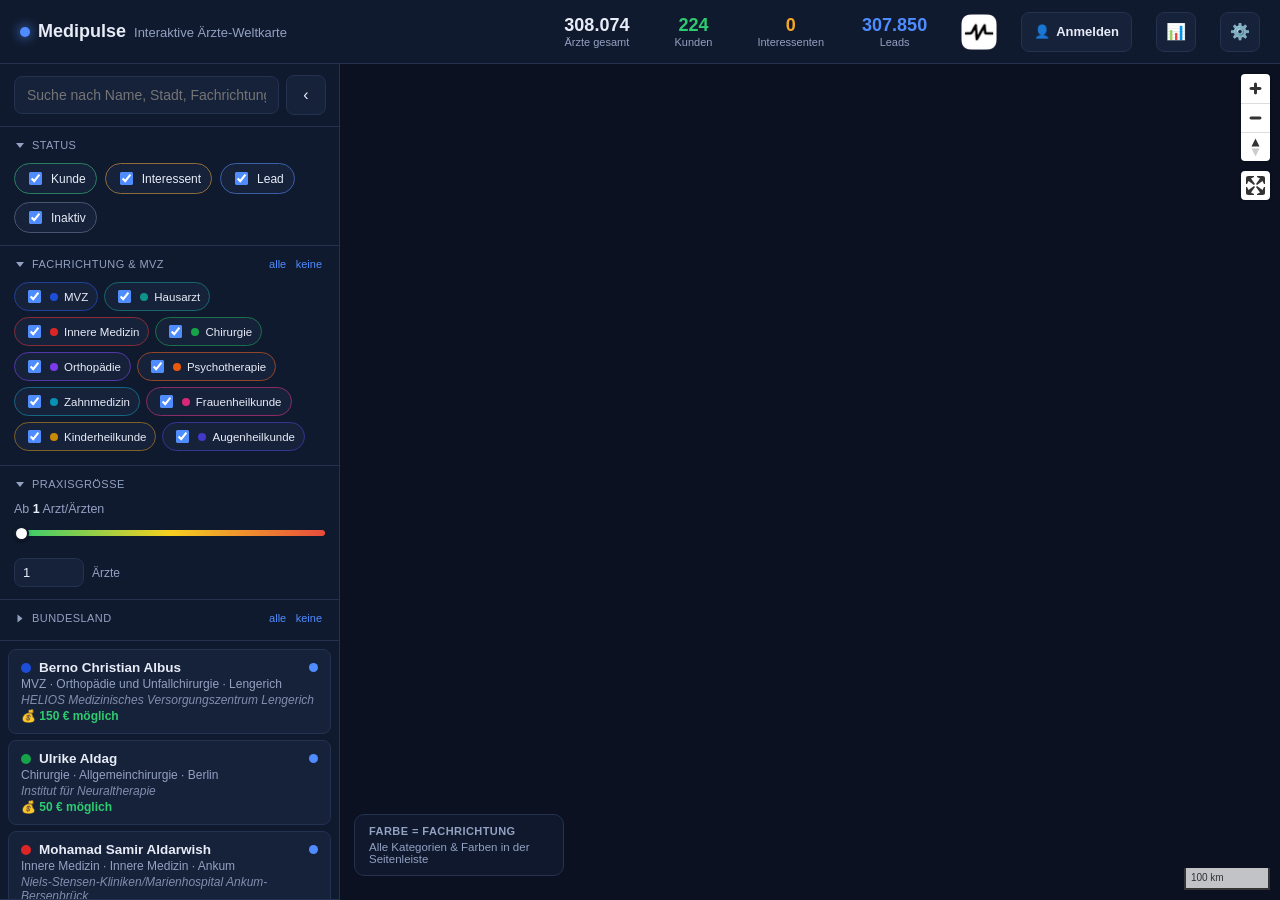
==== index.html @ ddfd8ded "Add collapsible popup card, animated Rankings, and profile pictures Popup/detail card can now be col" ====
<!DOCTYPE html>
<html lang="de">
<head>
<meta charset="UTF-8" />
<meta name="viewport" content="width=device-width, initial-scale=1.0" />
<title>Medipulse | Interaktive Weltkarte</title>
<link rel="stylesheet" href="vendor/maplibre-gl/maplibre-gl.css" />
<link rel="stylesheet" href="css/style.css" />
</head>
<body>

  <header class="topbar">
    <div class="brand">
      <span class="brand-dot"></span>
      <span class="brand-name">Medipulse</span>
      <span class="brand-sub">Interaktive Ärzte-Weltkarte</span>
    </div>

    <div class="stats" id="stats">
      <div class="stat"><span class="stat-value" id="stat-total">0</span><span class="stat-label">Ärzte gesamt</span></div>
      <div class="stat status-kunde"><span class="stat-value" id="stat-kunde">0</span><span class="stat-label">Kunden</span></div>
      <div class="stat status-interessent"><span class="stat-value" id="stat-interessent">0</span><span class="stat-label">Interessenten</span></div>
      <div class="stat status-lead"><span class="stat-value" id="stat-lead">0</span><span class="stat-label">Leads</span></div>
    </div>

    <img src="assets/medipulse-logo.png" alt="Medipulse" class="topbar-logo" id="topbar-logo" onerror="this.style.display='none'">
    <button id="user-badge" class="icon-btn user-badge-btn" title="Anmelden"><span id="user-badge-icon">👤</span> <span id="user-badge-label">Anmelden</span></button>
    <button id="sales-stats-toggle" class="icon-btn" title="Meine Statistik">📊</button>
    <button id="settings-toggle" class="icon-btn" title="Einstellungen">⚙️</button>
  </header>

  <div class="auth-panel" id="auth-panel" hidden>
    <div class="settings-panel-header">
      <span id="auth-panel-title">Anmelden</span>
      <button id="auth-close" class="icon-btn" title="Schließen">×</button>
    </div>

    <div id="auth-logged-in" hidden>
      <div class="auth-avatar-row">
        <div class="auth-avatar-preview" id="auth-avatar-preview">👤</div>
        <button type="button" id="auth-avatar-btn" class="auth-switch-btn">Profilbild ändern</button>
        <input type="file" id="auth-avatar-input" accept="image/*" hidden>
      </div>
      <div class="auth-current-name">Angemeldet als <strong id="auth-current-name-label"></strong></div>
      <button type="button" id="auth-logout" class="auth-submit-btn">Abmelden</button>
    </div>

    <div id="auth-form-wrap">
      <div class="auth-error" id="auth-error" hidden></div>
      <input type="text" id="auth-name" class="auth-input" placeholder="Name" autocomplete="username" />
      <input type="password" id="auth-password" class="auth-input" placeholder="Passwort" autocomplete="current-password" />
      <button type="button" id="auth-submit" class="auth-submit-btn">Anmelden</button>
      <button type="button" id="auth-switch-mode" class="auth-switch-btn">Noch kein Konto? Registrieren</button>
    </div>

    <div class="auth-hint">Nur lokal auf diesem Gerät gespeichert — kein echter Passwortschutz, dient nur zur Zuordnung der eigenen Statistik.</div>
  </div>

  <div class="settings-panel" id="sales-stats-panel" hidden>
    <div class="settings-panel-header stats-panel-header">
      <div class="stats-view-tabs">
        <button type="button" class="stats-view-tab active" data-view="mine">Meine Statistik</button>
        <button type="button" class="stats-view-tab" data-view="rankings">🏆 Rankings</button>
      </div>
      <button id="sales-stats-close" class="icon-btn" title="Schließen">×</button>
    </div>
    <div id="sales-stats-logged-out" hidden>
      <div class="auth-hint" style="margin:0 0 10px;">Bitte zuerst anmelden, um deine eigene Statistik zu führen.</div>
      <button type="button" id="sales-stats-login-btn" class="auth-submit-btn">Jetzt anmelden</button>
    </div>
    <div id="sales-stats-body" hidden></div>
  </div>

  <div class="settings-panel" id="settings-panel" hidden>
    <div class="settings-panel-header">
      <span>Einstellungen</span>
      <button id="settings-close" class="icon-btn" title="Schließen">×</button>
    </div>

    <div class="settings-row">
      <span class="settings-label">Automatische Rotation</span>
      <label class="switch">
        <input type="checkbox" id="settings-rotate-toggle" checked>
        <span class="switch-slider"></span>
      </label>
    </div>

    <div class="settings-divider"></div>

    <div class="settings-row">
      <span class="settings-label">Heatmap</span>
      <label class="switch">
        <input type="checkbox" id="settings-heatmap-toggle">
        <span class="switch-slider"></span>
      </label>
    </div>
    <div class="heatmap-scope-row" id="heatmap-scope-row" hidden>
      <label class="radio-chip">
        <input type="radio" name="heatmap-scope" value="kunde" id="heatmap-scope-kunde">
        Kunden
      </label>
      <label class="radio-chip">
        <input type="radio" name="heatmap-scope" value="lead" id="heatmap-scope-lead">
        Leads
      </label>
      <label class="radio-chip">
        <input type="radio" name="heatmap-scope" value="alle" id="heatmap-scope-alle" checked>
        Alle
      </label>
    </div>

    <div class="settings-divider"></div>

    <div class="gpa-block">
      <div class="gpa-title">GPA</div>
      <div class="gpa-sub">Gewinn pro Arzt</div>
      <input type="range" id="gpa-slider" class="gpa-slider" min="0" max="300" step="5" value="50">
      <div class="gpa-input-row">
        <input type="number" id="gpa-input" class="gpa-input" min="0" max="2000" step="5" value="50">
        <span class="gpa-unit">€ / Arzt</span>
      </div>
    </div>

    <div class="settings-divider"></div>

    <div class="gpa-block">
      <div class="gpa-title">Automatische Infosheet-Recherche</div>
      <div class="gpa-sub">Worker-URL für die Gemini-Websuche (leer = nur Steckbrief)</div>
      <input type="text" id="settings-gemini-worker-url" class="auth-input" style="margin-bottom:0;" placeholder="https://dein-worker.workers.dev">
      <div class="auth-hint">Siehe cloudflare-worker/README.md für die Einrichtung.</div>
    </div>
  </div>

  <div class="app">
    <aside class="sidebar" id="sidebar">
      <div class="sidebar-section search-row">
        <input type="text" id="search" placeholder="Suche nach Name, Stadt, Fachrichtung…" />
      </div>

      <div class="sidebar-section filters">
        <div class="filter-group-label">
          <button type="button" class="chevron-btn" data-target="status-body" aria-expanded="true"><span class="chevron"></span></button>
          <span class="filter-group-title">Status</span>
        </div>
        <div class="filter-group-body" id="status-body">
          <label class="chip chip-kunde"><input type="checkbox" data-status="kunde" checked> Kunde</label>
          <label class="chip chip-interessent"><input type="checkbox" data-status="interessent" checked> Interessent</label>
          <label class="chip chip-lead"><input type="checkbox" data-status="lead" checked> Lead</label>
          <label class="chip chip-inaktiv"><input type="checkbox" data-status="inaktiv" checked> Inaktiv</label>
        </div>
      </div>

      <div class="sidebar-section filters kategorie-filters">
        <div class="filter-group-label">
          <button type="button" class="chevron-btn" data-target="kategorie-body" aria-expanded="true"><span class="chevron"></span></button>
          <span class="filter-group-title">Fachrichtung &amp; MVZ</span>
          <span class="filter-group-actions">
            <button type="button" id="kategorie-all">alle</button>
            <button type="button" id="kategorie-none">keine</button>
          </span>
        </div>
        <div class="filter-group-body" id="kategorie-body">
          <div id="kategorie-list" class="kategorie-list"></div>
        </div>
      </div>

      <div class="sidebar-section filters groesse-filter">
        <div class="filter-group-label">
          <button type="button" class="chevron-btn" data-target="groesse-body" aria-expanded="true"><span class="chevron"></span></button>
          <span class="filter-group-title">Praxisgröße</span>
        </div>
        <div class="filter-group-body" id="groesse-body">
          <div class="groesse-value">Ab <strong id="groesse-value-label">1</strong> Arzt/Ärzten</div>
          <input type="range" id="groesse-slider" class="groesse-slider" min="0" max="100" step="1" value="0">
          <div class="groesse-input-row">
            <input type="number" id="groesse-input" class="groesse-input" min="0" step="1" value="1">
            <span class="groesse-input-unit">Ärzte</span>
          </div>
        </div>
      </div>

      <div class="sidebar-section filters bundesland-filter">
        <div class="filter-group-label">
          <button type="button" class="chevron-btn" data-target="bundesland-body" aria-expanded="false"><span class="chevron"></span></button>
          <span class="filter-group-title">Bundesland</span>
          <span class="filter-group-actions">
            <button type="button" id="bundesland-all">alle</button>
            <button type="button" id="bundesland-none">keine</button>
          </span>
        </div>
        <div class="filter-group-body collapsed" id="bundesland-body">
          <div id="bundesland-list" class="kategorie-list"></div>
        </div>
      </div>

      <div class="sidebar-section list-wrap">
        <ul id="doctor-list" class="doctor-list"></ul>
      </div>
    </aside>

    <button id="sidebar-toggle" class="icon-btn sidebar-collapse-btn" title="Liste ein-/ausblenden"><span id="sidebar-collapse-icon">‹</span></button>

    <main class="map-wrap">
      <div id="map"></div>

      <div class="legend">
        <div class="legend-title">Farbe = Fachrichtung</div>
        <div class="legend-hint">Alle Kategorien &amp; Farben in der Seitenleiste</div>
      </div>
    </main>
  </div>

  <div class="route-planner-backdrop" id="route-planner-backdrop" hidden>
    <div class="route-planner" id="route-planner">
      <div class="route-planner-header">
        <span>Route planen</span>
        <button id="route-planner-close" class="icon-btn" title="Abbrechen">×</button>
      </div>
      <div id="route-planner-body"></div>
    </div>
  </div>

  <div class="route-picking-bar" id="route-picking-bar" hidden>
    <span id="route-picking-status"></span>
    <button type="button" class="secondary" id="route-picking-cancel">Abbrechen</button>
    <button type="button" class="primary" id="route-picking-done">Fertig</button>
  </div>

  <div class="streak-celebration" id="streak-celebration" hidden>
    <div class="streak-celebration-flame">🔥</div>
    <div class="streak-celebration-text" id="streak-celebration-text"></div>
  </div>

  <div class="route-planner-backdrop" id="note-editor-backdrop" hidden>
    <div class="route-planner" id="note-editor">
      <div class="route-planner-header">
        <span>Neue Notiz</span>
        <button id="note-editor-close" class="icon-btn" title="Abbrechen">×</button>
      </div>
      <div class="note-editor-body">
        <input type="text" id="note-editor-title" class="auth-input" placeholder="Überschrift, z.B. Termin bei Dr. Müller" maxlength="60" />
        <textarea id="note-editor-text" class="note-editor-textarea" placeholder="Details (optional)…"></textarea>
        <button type="button" id="note-editor-save" class="auth-submit-btn">Speichern</button>
      </div>
    </div>
  </div>

  <div class="route-planner-backdrop" id="infosheet-editor-backdrop" hidden>
    <div class="route-planner infosheet-editor" id="infosheet-editor">
      <div class="route-planner-header">
        <span id="infosheet-editor-title">Infosheet</span>
        <button id="infosheet-editor-close" class="icon-btn" title="Abbrechen">×</button>
      </div>
      <div class="infosheet-editor-body">
        <label class="infosheet-field-label" for="infosheet-trigger">Trigger</label>
        <textarea id="infosheet-trigger" class="note-editor-textarea infosheet-textarea" placeholder="Was macht das Thema für die Praxis gerade jetzt relevant? (z.B. gesetzliche Änderung)"></textarea>

        <label class="infosheet-field-label" for="infosheet-verkauft">Was die Praxis verkauft</label>
        <textarea id="infosheet-verkauft" class="note-editor-textarea infosheet-textarea" placeholder="Kurzbeschreibung der Praxis/des MVZ"></textarea>

        <label class="infosheet-field-label" for="infosheet-firmografie">Firmografie</label>
        <textarea id="infosheet-firmografie" class="note-editor-textarea infosheet-textarea" placeholder="Rechtsträger, Adresse, Ansprechpartner, USt-ID…"></textarea>

        <label class="infosheet-field-label" for="infosheet-struktur">Struktur</label>
        <textarea id="infosheet-struktur" class="note-editor-textarea infosheet-textarea" placeholder="Team, Ärzt:innen, Verwaltung…"></textarea>

        <label class="infosheet-field-label" for="infosheet-produkt">Produkt</label>
        <textarea id="infosheet-produkt" class="note-editor-textarea infosheet-textarea" placeholder="Leistungen, Statistiken, Besonderheiten…"></textarea>

        <label class="infosheet-field-label">Der Aufhänger — bis zu 3 Thesen</label>
        <input type="text" id="infosheet-these-1" class="auth-input" placeholder="These 1" maxlength="200" />
        <input type="text" id="infosheet-these-2" class="auth-input" placeholder="These 2" maxlength="200" />
        <input type="text" id="infosheet-these-3" class="auth-input" placeholder="These 3" maxlength="200" />

        <button type="button" id="infosheet-editor-save" class="auth-submit-btn">Speichern</button>
      </div>
    </div>
  </div>

  <script src="vendor/maplibre-gl/maplibre-gl.js"></script>
  <script src="vendor/jspdf/jspdf.umd.min.js"></script>
  <script src="js/data.js"></script>
  <script src="js/app.js"></script>
</body>
</html>
---- vendor/maplibre-gl/maplibre-gl.css ----
.maplibregl-map{font:12px/20px Helvetica Neue,Arial,Helvetica,sans-serif;overflow:hidden;position:relative;-webkit-tap-highlight-color:rgb(0 0 0/0)}.maplibregl-canvas{left:0;position:absolute;top:0}.maplibregl-map:fullscreen{height:100%;width:100%}.maplibregl-ctrl-group button.maplibregl-ctrl-compass{touch-action:none}.maplibregl-canvas-container.maplibregl-interactive,.maplibregl-ctrl-group button.maplibregl-ctrl-compass{cursor:grab;-webkit-user-select:none;-moz-user-select:none;user-select:none}.maplibregl-canvas-container.maplibregl-interactive.maplibregl-track-pointer{cursor:pointer}.maplibregl-canvas-container.maplibregl-interactive:active,.maplibregl-ctrl-group button.maplibregl-ctrl-compass:active{cursor:grabbing}.maplibregl-canvas-container.maplibregl-touch-zoom-rotate,.maplibregl-canvas-container.maplibregl-touch-zoom-rotate .maplibregl-canvas{touch-action:pan-x pan-y}.maplibregl-canvas-container.maplibregl-touch-drag-pan,.maplibregl-canvas-container.maplibregl-touch-drag-pan .maplibregl-canvas{touch-action:pinch-zoom}.maplibregl-canvas-container.maplibregl-touch-zoom-rotate.maplibregl-touch-drag-pan,.maplibregl-canvas-container.maplibregl-touch-zoom-rotate.maplibregl-touch-drag-pan .maplibregl-canvas{touch-action:none}.maplibregl-canvas-container.maplibregl-touch-drag-pan.maplibregl-cooperative-gestures,.maplibregl-canvas-container.maplibregl-touch-drag-pan.maplibregl-cooperative-gestures .maplibregl-canvas{touch-action:pan-x pan-y}.maplibregl-ctrl-bottom-left,.maplibregl-ctrl-bottom-right,.maplibregl-ctrl-top-left,.maplibregl-ctrl-top-right{pointer-events:none;position:absolute;z-index:2}.maplibregl-ctrl-top-left{left:0;top:0}.maplibregl-ctrl-top-right{right:0;top:0}.maplibregl-ctrl-bottom-left{bottom:0;left:0}.maplibregl-ctrl-bottom-right{bottom:0;right:0}.maplibregl-ctrl{clear:both;pointer-events:auto;transform:translate(0)}.maplibregl-ctrl-top-left .maplibregl-ctrl{float:left;margin:10px 0 0 10px}.maplibregl-ctrl-top-right .maplibregl-ctrl{float:right;margin:10px 10px 0 0}.maplibregl-ctrl-bottom-left .maplibregl-ctrl{float:left;margin:0 0 10px 10px}.maplibregl-ctrl-bottom-right .maplibregl-ctrl{float:right;margin:0 10px 10px 0}.maplibregl-ctrl-group{background:#fff;border-radius:4px}.maplibregl-ctrl-group:not(:empty){box-shadow:0 0 0 2px rgba(0,0,0,.1)}@media (forced-colors:active){.maplibregl-ctrl-group:not(:empty){box-shadow:0 0 0 2px ButtonText}}.maplibregl-ctrl-group button{background-color:transparent;border:0;box-sizing:border-box;cursor:pointer;display:block;height:29px;outline:none;padding:0;width:29px}.maplibregl-ctrl-group button+button{border-top:1px solid #ddd}.maplibregl-ctrl button .maplibregl-ctrl-icon{background-position:50%;background-repeat:no-repeat;display:block;height:100%;width:100%}@media (forced-colors:active){.maplibregl-ctrl-icon{background-color:transparent}.maplibregl-ctrl-group button+button{border-top:1px solid ButtonText}}.maplibregl-ctrl button::-moz-focus-inner{border:0;padding:0}.maplibregl-ctrl-attrib-button:focus,.maplibregl-ctrl-group button:focus{box-shadow:0 0 2px 2px #0096ff}.maplibregl-ctrl button:disabled{cursor:not-allowed}.maplibregl-ctrl button:disabled .maplibregl-ctrl-icon{opacity:.25}.maplibregl-ctrl button:not(:disabled):hover{background-color:rgb(0 0 0/5%)}.maplibregl-ctrl-group button:focus:focus-visible{box-shadow:0 0 2px 2px #0096ff}.maplibregl-ctrl-group button:focus:not(:focus-visible){box-shadow:none}.maplibregl-ctrl-group button:focus:first-child{border-radius:4px 4px 0 0}.maplibregl-ctrl-group button:focus:last-child{border-radius:0 0 4px 4px}.maplibregl-ctrl-group button:focus:only-child{border-radius:inherit}.maplibregl-ctrl button.maplibregl-ctrl-zoom-out .maplibregl-ctrl-icon{background-image:url("data:image/svg+xml;charset=utf-8,%3Csvg xmlns='http://www.w3.org/2000/svg' width='29' height='29' fill='%23333' viewBox='0 0 29 29'%3E%3Cpath d='M10 13c-.75 0-1.5.75-1.5 1.5S9.25 16 10 16h9c.75 0 1.5-.75 1.5-1.5S19.75 13 19 13z'/%3E%3C/svg%3E")}.maplibregl-ctrl button.maplibregl-ctrl-zoom-in .maplibregl-ctrl-icon{background-image:url("data:image/svg+xml;charset=utf-8,%3Csvg xmlns='http://www.w3.org/2000/svg' width='29' height='29' fill='%23333' viewBox='0 0 29 29'%3E%3Cpath d='M14.5 8.5c-.75 0-1.5.75-1.5 1.5v3h-3c-.75 0-1.5.75-1.5 1.5S9.25 16 10 16h3v3c0 .75.75 1.5 1.5 1.5S16 19.75 16 19v-3h3c.75 0 1.5-.75 1.5-1.5S19.75 13 19 13h-3v-3c0-.75-.75-1.5-1.5-1.5'/%3E%3C/svg%3E")}@media (forced-colors:active){.maplibregl-ctrl button.maplibregl-ctrl-zoom-out .maplibregl-ctrl-icon{background-image:url("data:image/svg+xml;charset=utf-8,%3Csvg xmlns='http://www.w3.org/2000/svg' width='29' height='29' fill='%23fff' viewBox='0 0 29 29'%3E%3Cpath d='M10 13c-.75 0-1.5.75-1.5 1.5S9.25 16 10 16h9c.75 0 1.5-.75 1.5-1.5S19.75 13 19 13z'/%3E%3C/svg%3E")}.maplibregl-ctrl button.maplibregl-ctrl-zoom-in .maplibregl-ctrl-icon{background-image:url("data:image/svg+xml;charset=utf-8,%3Csvg xmlns='http://www.w3.org/2000/svg' width='29' height='29' fill='%23fff' viewBox='0 0 29 29'%3E%3Cpath d='M14.5 8.5c-.75 0-1.5.75-1.5 1.5v3h-3c-.75 0-1.5.75-1.5 1.5S9.25 16 10 16h3v3c0 .75.75 1.5 1.5 1.5S16 19.75 16 19v-3h3c.75 0 1.5-.75 1.5-1.5S19.75 13 19 13h-3v-3c0-.75-.75-1.5-1.5-1.5'/%3E%3C/svg%3E")}}@media (forced-colors:active) and (prefers-color-scheme:light){.maplibregl-ctrl button.maplibregl-ctrl-zoom-out .maplibregl-ctrl-icon{background-image:url("data:image/svg+xml;charset=utf-8,%3Csvg xmlns='http://www.w3.org/2000/svg' width='29' height='29' viewBox='0 0 29 29'%3E%3Cpath d='M10 13c-.75 0-1.5.75-1.5 1.5S9.25 16 10 16h9c.75 0 1.5-.75 1.5-1.5S19.75 13 19 13z'/%3E%3C/svg%3E")}.maplibregl-ctrl button.maplibregl-ctrl-zoom-in .maplibregl-ctrl-icon{background-image:url("data:image/svg+xml;charset=utf-8,%3Csvg xmlns='http://www.w3.org/2000/svg' width='29' height='29' viewBox='0 0 29 29'%3E%3Cpath d='M14.5 8.5c-.75 0-1.5.75-1.5 1.5v3h-3c-.75 0-1.5.75-1.5 1.5S9.25 16 10 16h3v3c0 .75.75 1.5 1.5 1.5S16 19.75 16 19v-3h3c.75 0 1.5-.75 1.5-1.5S19.75 13 19 13h-3v-3c0-.75-.75-1.5-1.5-1.5'/%3E%3C/svg%3E")}}.maplibregl-ctrl button.maplibregl-ctrl-fullscreen .maplibregl-ctrl-icon{background-image:url("data:image/svg+xml;charset=utf-8,%3Csvg xmlns='http://www.w3.org/2000/svg' width='29' height='29' fill='%23333' viewBox='0 0 29 29'%3E%3Cpath d='M24 16v5.5c0 1.75-.75 2.5-2.5 2.5H16v-1l3-1.5-4-5.5 1-1 5.5 4 1.5-3zM6 16l1.5 3 5.5-4 1 1-4 5.5 3 1.5v1H7.5C5.75 24 5 23.25 5 21.5V16zm7-11v1l-3 1.5 4 5.5-1 1-5.5-4L6 13H5V7.5C5 5.75 5.75 5 7.5 5zm11 2.5c0-1.75-.75-2.5-2.5-2.5H16v1l3 1.5-4 5.5 1 1 5.5-4 1.5 3h1z'/%3E%3C/svg%3E")}.maplibregl-ctrl button.maplibregl-ctrl-shrink .maplibregl-ctrl-icon{background-image:url("data:image/svg+xml;charset=utf-8,%3Csvg xmlns='http://www.w3.org/2000/svg' width='29' height='29' viewBox='0 0 29 29'%3E%3Cpath d='M18.5 16c-1.75 0-2.5.75-2.5 2.5V24h1l1.5-3 5.5 4 1-1-4-5.5 3-1.5v-1zM13 18.5c0-1.75-.75-2.5-2.5-2.5H5v1l3 1.5L4 24l1 1 5.5-4 1.5 3h1zm3-8c0 1.75.75 2.5 2.5 2.5H24v-1l-3-1.5L25 5l-1-1-5.5 4L17 5h-1zM10.5 13c1.75 0 2.5-.75 2.5-2.5V5h-1l-1.5 3L5 4 4 5l4 5.5L5 12v1z'/%3E%3C/svg%3E")}@media (forced-colors:active){.maplibregl-ctrl button.maplibregl-ctrl-fullscreen .maplibregl-ctrl-icon{background-image:url("data:image/svg+xml;charset=utf-8,%3Csvg xmlns='http://www.w3.org/2000/svg' width='29' height='29' fill='%23fff' viewBox='0 0 29 29'%3E%3Cpath d='M24 16v5.5c0 1.75-.75 2.5-2.5 2.5H16v-1l3-1.5-4-5.5 1-1 5.5 4 1.5-3zM6 16l1.5 3 5.5-4 1 1-4 5.5 3 1.5v1H7.5C5.75 24 5 23.25 5 21.5V16zm7-11v1l-3 1.5 4 5.5-1 1-5.5-4L6 13H5V7.5C5 5.75 5.75 5 7.5 5zm11 2.5c0-1.75-.75-2.5-2.5-2.5H16v1l3 1.5-4 5.5 1 1 5.5-4 1.5 3h1z'/%3E%3C/svg%3E")}.maplibregl-ctrl button.maplibregl-ctrl-shrink .maplibregl-ctrl-icon{background-image:url("data:image/svg+xml;charset=utf-8,%3Csvg xmlns='http://www.w3.org/2000/svg' width='29' height='29' fill='%23fff' viewBox='0 0 29 29'%3E%3Cpath d='M18.5 16c-1.75 0-2.5.75-2.5 2.5V24h1l1.5-3 5.5 4 1-1-4-5.5 3-1.5v-1zM13 18.5c0-1.75-.75-2.5-2.5-2.5H5v1l3 1.5L4 24l1 1 5.5-4 1.5 3h1zm3-8c0 1.75.75 2.5 2.5 2.5H24v-1l-3-1.5L25 5l-1-1-5.5 4L17 5h-1zM10.5 13c1.75 0 2.5-.75 2.5-2.5V5h-1l-1.5 3L5 4 4 5l4 5.5L5 12v1z'/%3E%3C/svg%3E")}}@media (forced-colors:active) and (prefers-color-scheme:light){.maplibregl-ctrl button.maplibregl-ctrl-fullscreen .maplibregl-ctrl-icon{background-image:url("data:image/svg+xml;charset=utf-8,%3Csvg xmlns='http://www.w3.org/2000/svg' width='29' height='29' viewBox='0 0 29 29'%3E%3Cpath d='M24 16v5.5c0 1.75-.75 2.5-2.5 2.5H16v-1l3-1.5-4-5.5 1-1 5.5 4 1.5-3zM6 16l1.5 3 5.5-4 1 1-4 5.5 3 1.5v1H7.5C5.75 24 5 23.25 5 21.5V16zm7-11v1l-3 1.5 4 5.5-1 1-5.5-4L6 13H5V7.5C5 5.75 5.75 5 7.5 5zm11 2.5c0-1.75-.75-2.5-2.5-2.5H16v1l3 1.5-4 5.5 1 1 5.5-4 1.5 3h1z'/%3E%3C/svg%3E")}.maplibregl-ctrl button.maplibregl-ctrl-shrink .maplibregl-ctrl-icon{background-image:url("data:image/svg+xml;charset=utf-8,%3Csvg xmlns='http://www.w3.org/2000/svg' width='29' height='29' viewBox='0 0 29 29'%3E%3Cpath d='M18.5 16c-1.75 0-2.5.75-2.5 2.5V24h1l1.5-3 5.5 4 1-1-4-5.5 3-1.5v-1zM13 18.5c0-1.75-.75-2.5-2.5-2.5H5v1l3 1.5L4 24l1 1 5.5-4 1.5 3h1zm3-8c0 1.75.75 2.5 2.5 2.5H24v-1l-3-1.5L25 5l-1-1-5.5 4L17 5h-1zM10.5 13c1.75 0 2.5-.75 2.5-2.5V5h-1l-1.5 3L5 4 4 5l4 5.5L5 12v1z'/%3E%3C/svg%3E")}}.maplibregl-ctrl button.maplibregl-ctrl-compass .maplibregl-ctrl-icon{background-image:url("data:image/svg+xml;charset=utf-8,%3Csvg xmlns='http://www.w3.org/2000/svg' width='29' height='29' fill='%23333' viewBox='0 0 29 29'%3E%3Cpath d='m10.5 14 4-8 4 8z'/%3E%3Cpath fill='%23ccc' d='m10.5 16 4 8 4-8z'/%3E%3C/svg%3E")}@media (forced-colors:active){.maplibregl-ctrl button.maplibregl-ctrl-compass .maplibregl-ctrl-icon{background-image:url("data:image/svg+xml;charset=utf-8,%3Csvg xmlns='http://www.w3.org/2000/svg' width='29' height='29' fill='%23fff' viewBox='0 0 29 29'%3E%3Cpath d='m10.5 14 4-8 4 8z'/%3E%3Cpath fill='%23ccc' d='m10.5 16 4 8 4-8z'/%3E%3C/svg%3E")}}@media (forced-colors:active) and (prefers-color-scheme:light){.maplibregl-ctrl button.maplibregl-ctrl-compass .maplibregl-ctrl-icon{background-image:url("data:image/svg+xml;charset=utf-8,%3Csvg xmlns='http://www.w3.org/2000/svg' width='29' height='29' viewBox='0 0 29 29'%3E%3Cpath d='m10.5 14 4-8 4 8z'/%3E%3Cpath fill='%23ccc' d='m10.5 16 4 8 4-8z'/%3E%3C/svg%3E")}}.maplibregl-ctrl button.maplibregl-ctrl-terrain .maplibregl-ctrl-icon{background-image:url("data:image/svg+xml;charset=utf-8,%3Csvg xmlns='http://www.w3.org/2000/svg' width='22' height='22' fill='%23333' viewBox='0 0 22 22'%3E%3Cpath d='m1.754 13.406 4.453-4.851 3.09 3.09 3.281 3.277.969-.969-3.309-3.312 3.844-4.121 6.148 6.886h1.082v-.855l-7.207-8.07-4.84 5.187L6.169 6.57l-5.48 5.965v.871ZM.688 16.844h20.625v1.375H.688Zm0 0'/%3E%3C/svg%3E")}.maplibregl-ctrl button.maplibregl-ctrl-terrain-enabled .maplibregl-ctrl-icon{background-image:url("data:image/svg+xml;charset=utf-8,%3Csvg xmlns='http://www.w3.org/2000/svg' width='22' height='22' fill='%2333b5e5' viewBox='0 0 22 22'%3E%3Cpath d='m1.754 13.406 4.453-4.851 3.09 3.09 3.281 3.277.969-.969-3.309-3.312 3.844-4.121 6.148 6.886h1.082v-.855l-7.207-8.07-4.84 5.187L6.169 6.57l-5.48 5.965v.871ZM.688 16.844h20.625v1.375H.688Zm0 0'/%3E%3C/svg%3E")}.maplibregl-ctrl button.maplibregl-ctrl-geolocate .maplibregl-ctrl-icon{background-image:url("data:image/svg+xml;charset=utf-8,%3Csvg xmlns='http://www.w3.org/2000/svg' width='29' height='29' fill='%23333' viewBox='0 0 20 20'%3E%3Cpath d='M10 4C9 4 9 5 9 5v.1A5 5 0 0 0 5.1 9H5s-1 0-1 1 1 1 1 1h.1A5 5 0 0 0 9 14.9v.1s0 1 1 1 1-1 1-1v-.1a5 5 0 0 0 3.9-3.9h.1s1 0 1-1-1-1-1-1h-.1A5 5 0 0 0 11 5.1V5s0-1-1-1m0 2.5a3.5 3.5 0 1 1 0 7 3.5 3.5 0 1 1 0-7'/%3E%3Ccircle cx='10' cy='10' r='2'/%3E%3C/svg%3E")}.maplibregl-ctrl button.maplibregl-ctrl-geolocate:disabled .maplibregl-ctrl-icon{background-image:url("data:image/svg+xml;charset=utf-8,%3Csvg xmlns='http://www.w3.org/2000/svg' width='29' height='29' fill='%23aaa' viewBox='0 0 20 20'%3E%3Cpath d='M10 4C9 4 9 5 9 5v.1A5 5 0 0 0 5.1 9H5s-1 0-1 1 1 1 1 1h.1A5 5 0 0 0 9 14.9v.1s0 1 1 1 1-1 1-1v-.1a5 5 0 0 0 3.9-3.9h.1s1 0 1-1-1-1-1-1h-.1A5 5 0 0 0 11 5.1V5s0-1-1-1m0 2.5a3.5 3.5 0 1 1 0 7 3.5 3.5 0 1 1 0-7'/%3E%3Ccircle cx='10' cy='10' r='2'/%3E%3Cpath fill='red' d='m14 5 1 1-9 9-1-1z'/%3E%3C/svg%3E")}.maplibregl-ctrl button.maplibregl-ctrl-geolocate.maplibregl-ctrl-geolocate-active .maplibregl-ctrl-icon{background-image:url("data:image/svg+xml;charset=utf-8,%3Csvg xmlns='http://www.w3.org/2000/svg' width='29' height='29' fill='%2333b5e5' viewBox='0 0 20 20'%3E%3Cpath d='M10 4C9 4 9 5 9 5v.1A5 5 0 0 0 5.1 9H5s-1 0-1 1 1 1 1 1h.1A5 5 0 0 0 9 14.9v.1s0 1 1 1 1-1 1-1v-.1a5 5 0 0 0 3.9-3.9h.1s1 0 1-1-1-1-1-1h-.1A5 5 0 0 0 11 5.1V5s0-1-1-1m0 2.5a3.5 3.5 0 1 1 0 7 3.5 3.5 0 1 1 0-7'/%3E%3Ccircle cx='10' cy='10' r='2'/%3E%3C/svg%3E")}.maplibregl-ctrl button.maplibregl-ctrl-geolocate.maplibregl-ctrl-geolocate-active-error .maplibregl-ctrl-icon{background-image:url("data:image/svg+xml;charset=utf-8,%3Csvg xmlns='http://www.w3.org/2000/svg' width='29' height='29' fill='%23e58978' viewBox='0 0 20 20'%3E%3Cpath d='M10 4C9 4 9 5 9 5v.1A5 5 0 0 0 5.1 9H5s-1 0-1 1 1 1 1 1h.1A5 5 0 0 0 9 14.9v.1s0 1 1 1 1-1 1-1v-.1a5 5 0 0 0 3.9-3.9h.1s1 0 1-1-1-1-1-1h-.1A5 5 0 0 0 11 5.1V5s0-1-1-1m0 2.5a3.5 3.5 0 1 1 0 7 3.5 3.5 0 1 1 0-7'/%3E%3Ccircle cx='10' cy='10' r='2'/%3E%3C/svg%3E")}.maplibregl-ctrl button.maplibregl-ctrl-geolocate.maplibregl-ctrl-geolocate-background .maplibregl-ctrl-icon{background-image:url("data:image/svg+xml;charset=utf-8,%3Csvg xmlns='http://www.w3.org/2000/svg' width='29' height='29' fill='%2333b5e5' viewBox='0 0 20 20'%3E%3Cpath d='M10 4C9 4 9 5 9 5v.1A5 5 0 0 0 5.1 9H5s-1 0-1 1 1 1 1 1h.1A5 5 0 0 0 9 14.9v.1s0 1 1 1 1-1 1-1v-.1a5 5 0 0 0 3.9-3.9h.1s1 0 1-1-1-1-1-1h-.1A5 5 0 0 0 11 5.1V5s0-1-1-1m0 2.5a3.5 3.5 0 1 1 0 7 3.5 3.5 0 1 1 0-7'/%3E%3C/svg%3E")}.maplibregl-ctrl button.maplibregl-ctrl-geolocate.maplibregl-ctrl-geolocate-background-error .maplibregl-ctrl-icon{background-image:url("data:image/svg+xml;charset=utf-8,%3Csvg xmlns='http://www.w3.org/2000/svg' width='29' height='29' fill='%23e54e33' viewBox='0 0 20 20'%3E%3Cpath d='M10 4C9 4 9 5 9 5v.1A5 5 0 0 0 5.1 9H5s-1 0-1 1 1 1 1 1h.1A5 5 0 0 0 9 14.9v.1s0 1 1 1 1-1 1-1v-.1a5 5 0 0 0 3.9-3.9h.1s1 0 1-1-1-1-1-1h-.1A5 5 0 0 0 11 5.1V5s0-1-1-1m0 2.5a3.5 3.5 0 1 1 0 7 3.5 3.5 0 1 1 0-7'/%3E%3C/svg%3E")}.maplibregl-ctrl button.maplibregl-ctrl-geolocate.maplibregl-ctrl-geolocate-waiting .maplibregl-ctrl-icon{animation:maplibregl-spin 2s linear infinite}@media (forced-colors:active){.maplibregl-ctrl button.maplibregl-ctrl-geolocate .maplibregl-ctrl-icon{background-image:url("data:image/svg+xml;charset=utf-8,%3Csvg xmlns='http://www.w3.org/2000/svg' width='29' height='29' fill='%23fff' viewBox='0 0 20 20'%3E%3Cpath d='M10 4C9 4 9 5 9 5v.1A5 5 0 0 0 5.1 9H5s-1 0-1 1 1 1 1 1h.1A5 5 0 0 0 9 14.9v.1s0 1 1 1 1-1 1-1v-.1a5 5 0 0 0 3.9-3.9h.1s1 0 1-1-1-1-1-1h-.1A5 5 0 0 0 11 5.1V5s0-1-1-1m0 2.5a3.5 3.5 0 1 1 0 7 3.5 3.5 0 1 1 0-7'/%3E%3Ccircle cx='10' cy='10' r='2'/%3E%3C/svg%3E")}.maplibregl-ctrl button.maplibregl-ctrl-geolocate:disabled .maplibregl-ctrl-icon{background-image:url("data:image/svg+xml;charset=utf-8,%3Csvg xmlns='http://www.w3.org/2000/svg' width='29' height='29' fill='%23999' viewBox='0 0 20 20'%3E%3Cpath d='M10 4C9 4 9 5 9 5v.1A5 5 0 0 0 5.1 9H5s-1 0-1 1 1 1 1 1h.1A5 5 0 0 0 9 14.9v.1s0 1 1 1 1-1 1-1v-.1a5 5 0 0 0 3.9-3.9h.1s1 0 1-1-1-1-1-1h-.1A5 5 0 0 0 11 5.1V5s0-1-1-1m0 2.5a3.5 3.5 0 1 1 0 7 3.5 3.5 0 1 1 0-7'/%3E%3Ccircle cx='10' cy='10' r='2'/%3E%3Cpath fill='red' d='m14 5 1 1-9 9-1-1z'/%3E%3C/svg%3E")}.maplibregl-ctrl button.maplibregl-ctrl-geolocate.maplibregl-ctrl-geolocate-active .maplibregl-ctrl-icon{background-image:url("data:image/svg+xml;charset=utf-8,%3Csvg xmlns='http://www.w3.org/2000/svg' width='29' height='29' fill='%2333b5e5' viewBox='0 0 20 20'%3E%3Cpath d='M10 4C9 4 9 5 9 5v.1A5 5 0 0 0 5.1 9H5s-1 0-1 1 1 1 1 1h.1A5 5 0 0 0 9 14.9v.1s0 1 1 1 1-1 1-1v-.1a5 5 0 0 0 3.9-3.9h.1s1 0 1-1-1-1-1-1h-.1A5 5 0 0 0 11 5.1V5s0-1-1-1m0 2.5a3.5 3.5 0 1 1 0 7 3.5 3.5 0 1 1 0-7'/%3E%3Ccircle cx='10' cy='10' r='2'/%3E%3C/svg%3E")}.maplibregl-ctrl button.maplibregl-ctrl-geolocate.maplibregl-ctrl-geolocate-active-error .maplibregl-ctrl-icon{background-image:url("data:image/svg+xml;charset=utf-8,%3Csvg xmlns='http://www.w3.org/2000/svg' width='29' height='29' fill='%23e58978' viewBox='0 0 20 20'%3E%3Cpath d='M10 4C9 4 9 5 9 5v.1A5 5 0 0 0 5.1 9H5s-1 0-1 1 1 1 1 1h.1A5 5 0 0 0 9 14.9v.1s0 1 1 1 1-1 1-1v-.1a5 5 0 0 0 3.9-3.9h.1s1 0 1-1-1-1-1-1h-.1A5 5 0 0 0 11 5.1V5s0-1-1-1m0 2.5a3.5 3.5 0 1 1 0 7 3.5 3.5 0 1 1 0-7'/%3E%3Ccircle cx='10' cy='10' r='2'/%3E%3C/svg%3E")}.maplibregl-ctrl button.maplibregl-ctrl-geolocate.maplibregl-ctrl-geolocate-background .maplibregl-ctrl-icon{background-image:url("data:image/svg+xml;charset=utf-8,%3Csvg xmlns='http://www.w3.org/2000/svg' width='29' height='29' fill='%2333b5e5' viewBox='0 0 20 20'%3E%3Cpath d='M10 4C9 4 9 5 9 5v.1A5 5 0 0 0 5.1 9H5s-1 0-1 1 1 1 1 1h.1A5 5 0 0 0 9 14.9v.1s0 1 1 1 1-1 1-1v-.1a5 5 0 0 0 3.9-3.9h.1s1 0 1-1-1-1-1-1h-.1A5 5 0 0 0 11 5.1V5s0-1-1-1m0 2.5a3.5 3.5 0 1 1 0 7 3.5 3.5 0 1 1 0-7'/%3E%3C/svg%3E")}.maplibregl-ctrl button.maplibregl-ctrl-geolocate.maplibregl-ctrl-geolocate-background-error .maplibregl-ctrl-icon{background-image:url("data:image/svg+xml;charset=utf-8,%3Csvg xmlns='http://www.w3.org/2000/svg' width='29' height='29' fill='%23e54e33' viewBox='0 0 20 20'%3E%3Cpath d='M10 4C9 4 9 5 9 5v.1A5 5 0 0 0 5.1 9H5s-1 0-1 1 1 1 1 1h.1A5 5 0 0 0 9 14.9v.1s0 1 1 1 1-1 1-1v-.1a5 5 0 0 0 3.9-3.9h.1s1 0 1-1-1-1-1-1h-.1A5 5 0 0 0 11 5.1V5s0-1-1-1m0 2.5a3.5 3.5 0 1 1 0 7 3.5 3.5 0 1 1 0-7'/%3E%3C/svg%3E")}}@media (forced-colors:active) and (prefers-color-scheme:light){.maplibregl-ctrl button.maplibregl-ctrl-geolocate .maplibregl-ctrl-icon{background-image:url("data:image/svg+xml;charset=utf-8,%3Csvg xmlns='http://www.w3.org/2000/svg' width='29' height='29' viewBox='0 0 20 20'%3E%3Cpath d='M10 4C9 4 9 5 9 5v.1A5 5 0 0 0 5.1 9H5s-1 0-1 1 1 1 1 1h.1A5 5 0 0 0 9 14.9v.1s0 1 1 1 1-1 1-1v-.1a5 5 0 0 0 3.9-3.9h.1s1 0 1-1-1-1-1-1h-.1A5 5 0 0 0 11 5.1V5s0-1-1-1m0 2.5a3.5 3.5 0 1 1 0 7 3.5 3.5 0 1 1 0-7'/%3E%3Ccircle cx='10' cy='10' r='2'/%3E%3C/svg%3E")}.maplibregl-ctrl button.maplibregl-ctrl-geolocate:disabled .maplibregl-ctrl-icon{background-image:url("data:image/svg+xml;charset=utf-8,%3Csvg xmlns='http://www.w3.org/2000/svg' width='29' height='29' fill='%23666' viewBox='0 0 20 20'%3E%3Cpath d='M10 4C9 4 9 5 9 5v.1A5 5 0 0 0 5.1 9H5s-1 0-1 1 1 1 1 1h.1A5 5 0 0 0 9 14.9v.1s0 1 1 1 1-1 1-1v-.1a5 5 0 0 0 3.9-3.9h.1s1 0 1-1-1-1-1-1h-.1A5 5 0 0 0 11 5.1V5s0-1-1-1m0 2.5a3.5 3.5 0 1 1 0 7 3.5 3.5 0 1 1 0-7'/%3E%3Ccircle cx='10' cy='10' r='2'/%3E%3Cpath fill='red' d='m14 5 1 1-9 9-1-1z'/%3E%3C/svg%3E")}}@keyframes maplibregl-spin{0%{transform:rotate(0deg)}to{transform:rotate(1turn)}}a.maplibregl-ctrl-logo{background-image:url("data:image/svg+xml;charset=utf-8,%3Csvg xmlns='http://www.w3.org/2000/svg' width='88' height='23' fill='none'%3E%3Cpath fill='%23000' fill-opacity='.4' fill-rule='evenodd' d='M17.408 16.796h-1.827l2.501-12.095h.198l3.324 6.533.988 2.19.988-2.19 3.258-6.533h.181l2.6 12.095h-1.81l-1.218-5.644-.362-1.71-.658 1.71-2.929 5.644h-.098l-2.914-5.644-.757-1.71-.345 1.71zm1.958-3.42-.726 3.663a1.255 1.255 0 0 1-1.232 1.011h-1.827a1.255 1.255 0 0 1-1.229-1.509l2.501-12.095a1.255 1.255 0 0 1 1.23-1.001h.197a1.25 1.25 0 0 1 1.12.685l3.19 6.273 3.125-6.263a1.25 1.25 0 0 1 1.123-.695h.181a1.255 1.255 0 0 1 1.227.991l1.443 6.71a5 5 0 0 1 .314-.787l.009-.016a4.6 4.6 0 0 1 1.777-1.887c.782-.46 1.668-.667 2.611-.667a4.6 4.6 0 0 1 1.7.32l.306.134c.21-.16.474-.256.759-.256h1.694a1.255 1.255 0 0 1 1.212.925 1.255 1.255 0 0 1 1.212-.925h1.711c.284 0 .545.094.755.252.613-.3 1.312-.45 2.075-.45 1.356 0 2.557.445 3.482 1.4q.47.48.763 1.064V4.701a1.255 1.255 0 0 1 1.255-1.255h1.86A1.255 1.255 0 0 1 54.44 4.7v9.194h2.217c.19 0 .37.043.532.118v-4.77c0-.356.147-.678.385-.906a2.42 2.42 0 0 1-.682-1.71c0-.665.267-1.253.735-1.7a2.45 2.45 0 0 1 1.722-.674 2.43 2.43 0 0 1 1.705.675q.318.302.504.683V4.7a1.255 1.255 0 0 1 1.255-1.255h1.744A1.255 1.255 0 0 1 65.812 4.7v3.335a4.8 4.8 0 0 1 1.526-.246c.938 0 1.817.214 2.59.69a4.47 4.47 0 0 1 1.67 1.743v-.98a1.255 1.255 0 0 1 1.256-1.256h1.777c.233 0 .451.064.639.174a3.4 3.4 0 0 1 1.567-.372c.346 0 .861.02 1.285.232a1.25 1.25 0 0 1 .689 1.004 4.7 4.7 0 0 1 .853-.588c.795-.44 1.675-.647 2.61-.647 1.385 0 2.65.39 3.525 1.396.836.938 1.168 2.173 1.168 3.528q-.001.515-.056 1.051a1.255 1.255 0 0 1-.947 1.09l.408.952a1.255 1.255 0 0 1-.477 1.552c-.418.268-.92.463-1.458.612-.613.171-1.304.244-2.049.244-1.06 0-2.043-.207-2.886-.698l-.015-.008c-.798-.48-1.419-1.135-1.818-1.963l-.004-.008a5.8 5.8 0 0 1-.548-2.512q0-.429.053-.843a1.3 1.3 0 0 1-.333-.086l-.166-.004c-.223 0-.426.062-.643.228-.03.024-.142.139-.142.59v3.883a1.255 1.255 0 0 1-1.256 1.256h-1.777a1.255 1.255 0 0 1-1.256-1.256V15.69l-.032.057a4.8 4.8 0 0 1-1.86 1.833 5.04 5.04 0 0 1-2.484.634 4.5 4.5 0 0 1-1.935-.424 1.25 1.25 0 0 1-.764.258h-1.71a1.255 1.255 0 0 1-1.256-1.255V7.687a2.4 2.4 0 0 1-.428.625c.253.23.412.561.412.93v7.553a1.255 1.255 0 0 1-1.256 1.255h-1.843a1.25 1.25 0 0 1-.894-.373c-.228.23-.544.373-.894.373H51.32a1.255 1.255 0 0 1-1.256-1.255v-1.251l-.061.117a4.7 4.7 0 0 1-1.782 1.884 4.77 4.77 0 0 1-2.485.67 5.6 5.6 0 0 1-1.485-.188l.009 2.764a1.255 1.255 0 0 1-1.255 1.259h-1.729a1.255 1.255 0 0 1-1.255-1.255v-3.537a1.255 1.255 0 0 1-1.167.793h-1.679a1.25 1.25 0 0 1-.77-.263 4.5 4.5 0 0 1-1.945.429c-.885 0-1.724-.21-2.495-.632l-.017-.01a5 5 0 0 1-1.081-.836 1.255 1.255 0 0 1-1.254 1.312h-1.81a1.255 1.255 0 0 1-1.228-.99l-.782-3.625-2.044 3.939a1.25 1.25 0 0 1-1.115.676h-.098a1.25 1.25 0 0 1-1.116-.68l-2.061-3.994zM35.92 16.63l.207-.114.223-.15q.493-.356.735-.785l.061-.118.033 1.332h1.678V9.242h-1.694l-.033 1.267q-.133-.329-.526-.658l-.032-.028a3.2 3.2 0 0 0-.668-.428l-.27-.12a3.3 3.3 0 0 0-1.235-.23q-1.136-.001-1.974.493a3.36 3.36 0 0 0-1.3 1.382q-.445.89-.444 2.074 0 1.2.51 2.107a3.8 3.8 0 0 0 1.382 1.381 3.9 3.9 0 0 0 1.893.477q.795 0 1.455-.33zm-2.789-5.38q-.576.675-.575 1.762 0 1.102.559 1.794.576.675 1.645.675a2.25 2.25 0 0 0 .934-.19 2.2 2.2 0 0 0 .468-.29l.178-.161a2.2 2.2 0 0 0 .397-.561q.244-.5.244-1.15v-.115q0-.708-.296-1.267l-.043-.077a2.2 2.2 0 0 0-.633-.709l-.13-.086-.047-.028a2.1 2.1 0 0 0-1.073-.285q-1.052 0-1.629.692zm2.316 2.706c.163-.17.28-.407.28-.83v-.114c0-.292-.06-.508-.15-.68a.96.96 0 0 0-.353-.389.85.85 0 0 0-.464-.127c-.4 0-.56.114-.664.239l-.01.012c-.148.174-.275.45-.275.945 0 .506.122.801.27.99.097.11.266.224.68.224.303 0 .504-.09.687-.269zm7.545 1.705a2.6 2.6 0 0 0 .331.423q.319.33.755.548l.173.074q.65.255 1.49.255 1.02 0 1.844-.493a3.45 3.45 0 0 0 1.316-1.4q.493-.904.493-2.089 0-1.909-.988-2.913-.988-1.02-2.584-1.02-.898 0-1.575.347a3 3 0 0 0-.415.262l-.199.166a3.4 3.4 0 0 0-.64.82V9.242h-1.712v11.553h1.729l-.017-5.134zm.53-1.138q.206.29.48.5l.155.11.053.034q.51.296 1.119.297 1.07 0 1.645-.675.577-.69.576-1.762 0-1.119-.576-1.777-.558-.675-1.645-.675-.435 0-.835.16a2 2 0 0 0-.284.136 2 2 0 0 0-.363.254 2.2 2.2 0 0 0-.46.569l-.082.162a2.6 2.6 0 0 0-.213 1.072v.115q0 .707.296 1.267l.135.211zm.964-.818a1.1 1.1 0 0 0 .367.385.94.94 0 0 0 .476.118c.423 0 .59-.117.687-.23.159-.194.28-.478.28-.95 0-.53-.133-.8-.266-.952l-.021-.025c-.078-.094-.231-.221-.68-.221a1 1 0 0 0-.503.135l-.012.007a.86.86 0 0 0-.335.343c-.073.133-.132.324-.132.614v.115a1.4 1.4 0 0 0 .14.66zm15.7-6.222q.347-.346.346-.856a1.05 1.05 0 0 0-.345-.79 1.18 1.18 0 0 0-.84-.329q-.51 0-.855.33a1.05 1.05 0 0 0-.346.79q0 .51.346.855.345.346.856.346.51 0 .839-.346zm4.337 9.314.033-1.332q.191.403.59.747l.098.081a4 4 0 0 0 .316.224l.223.122a3.2 3.2 0 0 0 1.44.322 3.8 3.8 0 0 0 1.875-.477 3.5 3.5 0 0 0 1.382-1.366q.527-.89.526-2.09 0-1.184-.444-2.073a3.24 3.24 0 0 0-1.283-1.399q-.823-.51-1.942-.51a3.5 3.5 0 0 0-1.527.344l-.086.043-.165.09a3 3 0 0 0-.33.214q-.432.315-.656.707a2 2 0 0 0-.099.198l.082-1.283V4.701h-1.744v12.095zm.473-2.509a2.5 2.5 0 0 0 .566.7q.117.098.245.18l.144.08a2.1 2.1 0 0 0 .975.232q1.07 0 1.645-.675.576-.69.576-1.778 0-1.102-.576-1.777-.56-.691-1.645-.692a2.2 2.2 0 0 0-1.015.235q-.22.113-.415.282l-.15.142a2.1 2.1 0 0 0-.42.594q-.223.479-.223 1.1v.115q0 .705.293 1.26zm2.616-.293c.157-.191.28-.479.28-.967 0-.51-.13-.79-.276-.961l-.021-.026c-.082-.1-.232-.225-.67-.225a.87.87 0 0 0-.681.279l-.012.011c-.154.155-.274.38-.274.807v.115c0 .285.057.499.144.669a1.1 1.1 0 0 0 .367.405c.137.082.28.123.455.123.423 0 .59-.118.686-.23zm8.266-3.013q.345-.13.724-.14l.069-.002q.493 0 .642.099l.247-1.794q-.196-.099-.717-.099a2.3 2.3 0 0 0-.545.063 2 2 0 0 0-.411.148 2.2 2.2 0 0 0-.4.249 2.5 2.5 0 0 0-.485.499 2.7 2.7 0 0 0-.32.581l-.05.137v-1.48h-1.778v7.553h1.777v-3.884q0-.546.159-.943a1.5 1.5 0 0 1 .466-.636 2.5 2.5 0 0 1 .399-.253 2 2 0 0 1 .224-.099zm9.784 2.656.05-.922q0-1.743-.856-2.698-.838-.97-2.584-.97-1.119-.001-2.007.493a3.46 3.46 0 0 0-1.4 1.382q-.493.906-.493 2.106 0 1.07.428 1.975.428.89 1.332 1.432.906.526 2.255.526.973 0 1.668-.185l.044-.012.135-.04q.613-.184.984-.421l-.542-1.267q-.3.162-.642.274l-.297.087q-.51.131-1.3.131-.954 0-1.497-.444a1.6 1.6 0 0 1-.192-.193q-.366-.44-.512-1.234l-.004-.021zm-5.427-1.256-.003.022h3.752v-.138q-.011-.727-.288-1.118a1 1 0 0 0-.156-.176q-.46-.428-1.316-.428-.986 0-1.494.604-.379.45-.494 1.234zm-27.053 2.77V4.7h-1.86v12.095h5.333V15.15zm7.103-5.908v7.553h-1.843V9.242h1.843z'/%3E%3Cpath fill='%23fff' d='m19.63 11.151-.757-1.71-.345 1.71-1.12 5.644h-1.827L18.083 4.7h.197l3.325 6.533.988 2.19.988-2.19L26.839 4.7h.181l2.6 12.095h-1.81l-1.218-5.644-.362-1.71-.658 1.71-2.93 5.644h-.098l-2.913-5.644zm14.836 5.81q-1.02 0-1.893-.478a3.8 3.8 0 0 1-1.381-1.382q-.51-.906-.51-2.106 0-1.185.444-2.074a3.36 3.36 0 0 1 1.3-1.382q.839-.494 1.974-.494a3.3 3.3 0 0 1 1.234.231 3.3 3.3 0 0 1 .97.575q.396.33.527.659l.033-1.267h1.694v7.553H37.18l-.033-1.332q-.279.593-1.02 1.053a3.17 3.17 0 0 1-1.662.444zm.296-1.482q.938 0 1.58-.642.642-.66.642-1.711v-.115q0-.708-.296-1.267a2.2 2.2 0 0 0-.807-.872 2.1 2.1 0 0 0-1.119-.313q-1.053 0-1.629.692-.575.675-.575 1.76 0 1.103.559 1.795.577.675 1.645.675zm6.521-6.237h1.711v1.4q.906-1.597 2.83-1.597 1.596 0 2.584 1.02.988 1.005.988 2.914 0 1.185-.493 2.09a3.46 3.46 0 0 1-1.316 1.399 3.5 3.5 0 0 1-1.844.493q-.954 0-1.662-.329a2.67 2.67 0 0 1-1.086-.97l.017 5.134h-1.728zm4.048 6.22q1.07 0 1.645-.674.577-.69.576-1.762 0-1.119-.576-1.777-.558-.675-1.645-.675-.592 0-1.12.296-.51.28-.822.823-.296.527-.296 1.234v.115q0 .708.296 1.267.313.543.823.855.51.296 1.119.297z'/%3E%3Cpath fill='%23e1e3e9' d='M51.325 4.7h1.86v10.45h3.473v1.646h-5.333zm7.12 4.542h1.843v7.553h-1.843zm.905-1.415a1.16 1.16 0 0 1-.856-.346 1.17 1.17 0 0 1-.346-.856 1.05 1.05 0 0 1 .346-.79q.346-.329.856-.329.494 0 .839.33a1.05 1.05 0 0 1 .345.79 1.16 1.16 0 0 1-.345.855q-.33.346-.84.346zm7.875 9.133a3.17 3.17 0 0 1-1.662-.444q-.723-.46-1.004-1.053l-.033 1.332h-1.71V4.701h1.743v4.657l-.082 1.283q.279-.658 1.086-1.119a3.5 3.5 0 0 1 1.778-.477q1.119 0 1.942.51a3.24 3.24 0 0 1 1.283 1.4q.445.888.444 2.072 0 1.201-.526 2.09a3.5 3.5 0 0 1-1.382 1.366 3.8 3.8 0 0 1-1.876.477zm-.296-1.481q1.069 0 1.645-.675.577-.69.577-1.778 0-1.102-.577-1.776-.56-.691-1.645-.692a2.12 2.12 0 0 0-1.58.659q-.642.641-.642 1.694v.115q0 .71.296 1.267a2.4 2.4 0 0 0 .807.872 2.1 2.1 0 0 0 1.119.313zm5.927-6.237h1.777v1.481q.263-.757.856-1.217a2.14 2.14 0 0 1 1.349-.46q.527 0 .724.098l-.247 1.794q-.149-.099-.642-.099-.774 0-1.416.494-.626.493-.626 1.58v3.883h-1.777V9.242zm9.534 7.718q-1.35 0-2.255-.526-.904-.543-1.332-1.432a4.6 4.6 0 0 1-.428-1.975q0-1.2.493-2.106a3.46 3.46 0 0 1 1.4-1.382q.889-.495 2.007-.494 1.744 0 2.584.97.855.956.856 2.7 0 .444-.05.92h-5.43q.18 1.005.708 1.45.542.443 1.497.443.79 0 1.3-.131a4 4 0 0 0 .938-.362l.542 1.267q-.411.263-1.119.46-.708.198-1.711.197zm1.596-4.558q.016-1.02-.444-1.432-.46-.428-1.316-.428-1.728 0-1.991 1.86z'/%3E%3Cpath d='M5.074 15.948a.484.657 0 0 0-.486.659v1.84a.484.657 0 0 0 .486.659h4.101a.484.657 0 0 0 .486-.659v-1.84a.484.657 0 0 0-.486-.659zm3.56 1.16H5.617v.838h3.017z' style='fill:%23fff;fill-rule:evenodd;stroke-width:1.03600001'/%3E%3Cg style='stroke-width:1.12603545'%3E%3Cpath d='M-9.408-1.416c-3.833-.025-7.056 2.912-7.08 6.615-.02 3.08 1.653 4.832 3.107 6.268.903.892 1.721 1.74 2.32 2.902l-.525-.004c-.543-.003-.992.304-1.24.639a1.87 1.87 0 0 0-.362 1.121l-.011 1.877c-.003.402.104.787.347 1.125.244.338.688.653 1.23.656l4.142.028c.542.003.99-.306 1.238-.641a1.87 1.87 0 0 0 .363-1.121l.012-1.875a1.87 1.87 0 0 0-.348-1.127c-.243-.338-.688-.653-1.23-.656l-.518-.004c.597-1.145 1.425-1.983 2.348-2.87 1.473-1.414 3.18-3.149 3.2-6.226-.016-3.59-2.923-6.684-6.993-6.707m-.006 1.1v.002c3.274.02 5.92 2.532 5.9 5.6-.017 2.706-1.39 4.026-2.863 5.44-1.034.994-2.118 2.033-2.814 3.633-.018.041-.052.055-.075.065q-.013.004-.02.01a.34.34 0 0 1-.226.084.34.34 0 0 1-.224-.086l-.092-.077c-.699-1.615-1.768-2.669-2.781-3.67-1.454-1.435-2.797-2.762-2.78-5.478.02-3.067 2.7-5.545 5.975-5.523m-.02 2.826c-1.62-.01-2.944 1.315-2.955 2.96-.01 1.646 1.295 2.988 2.916 2.999h.002c1.621.01 2.943-1.316 2.953-2.961.011-1.646-1.294-2.988-2.916-2.998m-.005 1.1c1.017.006 1.829.83 1.822 1.89s-.83 1.874-1.848 1.867c-1.018-.006-1.829-.83-1.822-1.89s.83-1.874 1.848-1.868m-2.155 11.857 4.14.025c.271.002.49.305.487.676l-.013 1.875c-.003.37-.224.67-.495.668l-4.14-.025c-.27-.002-.487-.306-.485-.676l.012-1.875c.003-.37.224-.67.494-.668' style='color:%23000;font-style:normal;font-variant:normal;font-weight:400;font-stretch:normal;font-size:medium;line-height:normal;font-family:sans-serif;font-variant-ligatures:normal;font-variant-position:normal;font-variant-caps:normal;font-variant-numeric:normal;font-variant-alternates:normal;font-feature-settings:normal;text-indent:0;text-align:start;text-decoration:none;text-decoration-line:none;text-decoration-style:solid;text-decoration-color:%23000;letter-spacing:normal;word-spacing:normal;text-transform:none;writing-mode:lr-tb;direction:ltr;text-orientation:mixed;dominant-baseline:auto;baseline-shift:baseline;text-anchor:start;white-space:normal;shape-padding:0;clip-rule:evenodd;display:inline;overflow:visible;visibility:visible;opacity:1;isolation:auto;mix-blend-mode:normal;color-interpolation:sRGB;color-interpolation-filters:linearRGB;solid-color:%23000;solid-opacity:1;vector-effect:none;fill:%23000;fill-opacity:.4;fill-rule:evenodd;stroke:none;stroke-width:2.47727823;stroke-linecap:butt;stroke-linejoin:miter;stroke-miterlimit:4;stroke-dasharray:none;stroke-dashoffset:0;stroke-opacity:1;color-rendering:auto;image-rendering:auto;shape-rendering:auto;text-rendering:auto' transform='translate(15.553 2.85)scale(.88807)'/%3E%3Cpath d='M-9.415-.316C-12.69-.338-15.37 2.14-15.39 5.207c-.017 2.716 1.326 4.041 2.78 5.477 1.013 1 2.081 2.055 2.78 3.67l.092.076a.34.34 0 0 0 .225.086.34.34 0 0 0 .227-.083l.019-.01c.022-.009.057-.024.074-.064.697-1.6 1.78-2.64 2.814-3.634 1.473-1.414 2.847-2.733 2.864-5.44.02-3.067-2.627-5.58-5.901-5.601m-.057 8.784c1.621.011 2.944-1.315 2.955-2.96.01-1.646-1.295-2.988-2.916-2.999-1.622-.01-2.945 1.315-2.955 2.96s1.295 2.989 2.916 3' style='clip-rule:evenodd;fill:%23e1e3e9;fill-opacity:1;fill-rule:evenodd;stroke:none;stroke-width:2.47727823;stroke-miterlimit:4;stroke-dasharray:none;stroke-opacity:.4' transform='translate(15.553 2.85)scale(.88807)'/%3E%3Cpath d='M-11.594 15.465c-.27-.002-.492.297-.494.668l-.012 1.876c-.003.371.214.673.485.675l4.14.027c.271.002.492-.298.495-.668l.012-1.877c.003-.37-.215-.672-.485-.674z' style='clip-rule:evenodd;fill:%23fff;fill-opacity:1;fill-rule:evenodd;stroke:none;stroke-width:2.47727823;stroke-miterlimit:4;stroke-dasharray:none;stroke-opacity:.4' transform='translate(15.553 2.85)scale(.88807)'/%3E%3C/g%3E%3C/svg%3E");background-repeat:no-repeat;cursor:pointer;display:block;height:23px;margin:0 0 -4px -4px;overflow:hidden;width:88px}a.maplibregl-ctrl-logo.maplibregl-compact{width:14px}@media (forced-colors:active){a.maplibregl-ctrl-logo{background-color:transparent;background-image:url("data:image/svg+xml;charset=utf-8,%3Csvg xmlns='http://www.w3.org/2000/svg' width='88' height='23' fill='none'%3E%3Cpath fill='%23000' fill-opacity='.4' fill-rule='evenodd' d='M17.408 16.796h-1.827l2.501-12.095h.198l3.324 6.533.988 2.19.988-2.19 3.258-6.533h.181l2.6 12.095h-1.81l-1.218-5.644-.362-1.71-.658 1.71-2.929 5.644h-.098l-2.914-5.644-.757-1.71-.345 1.71zm1.958-3.42-.726 3.663a1.255 1.255 0 0 1-1.232 1.011h-1.827a1.255 1.255 0 0 1-1.229-1.509l2.501-12.095a1.255 1.255 0 0 1 1.23-1.001h.197a1.25 1.25 0 0 1 1.12.685l3.19 6.273 3.125-6.263a1.25 1.25 0 0 1 1.123-.695h.181a1.255 1.255 0 0 1 1.227.991l1.443 6.71a5 5 0 0 1 .314-.787l.009-.016a4.6 4.6 0 0 1 1.777-1.887c.782-.46 1.668-.667 2.611-.667a4.6 4.6 0 0 1 1.7.32l.306.134c.21-.16.474-.256.759-.256h1.694a1.255 1.255 0 0 1 1.212.925 1.255 1.255 0 0 1 1.212-.925h1.711c.284 0 .545.094.755.252.613-.3 1.312-.45 2.075-.45 1.356 0 2.557.445 3.482 1.4q.47.48.763 1.064V4.701a1.255 1.255 0 0 1 1.255-1.255h1.86A1.255 1.255 0 0 1 54.44 4.7v9.194h2.217c.19 0 .37.043.532.118v-4.77c0-.356.147-.678.385-.906a2.42 2.42 0 0 1-.682-1.71c0-.665.267-1.253.735-1.7a2.45 2.45 0 0 1 1.722-.674 2.43 2.43 0 0 1 1.705.675q.318.302.504.683V4.7a1.255 1.255 0 0 1 1.255-1.255h1.744A1.255 1.255 0 0 1 65.812 4.7v3.335a4.8 4.8 0 0 1 1.526-.246c.938 0 1.817.214 2.59.69a4.47 4.47 0 0 1 1.67 1.743v-.98a1.255 1.255 0 0 1 1.256-1.256h1.777c.233 0 .451.064.639.174a3.4 3.4 0 0 1 1.567-.372c.346 0 .861.02 1.285.232a1.25 1.25 0 0 1 .689 1.004 4.7 4.7 0 0 1 .853-.588c.795-.44 1.675-.647 2.61-.647 1.385 0 2.65.39 3.525 1.396.836.938 1.168 2.173 1.168 3.528q-.001.515-.056 1.051a1.255 1.255 0 0 1-.947 1.09l.408.952a1.255 1.255 0 0 1-.477 1.552c-.418.268-.92.463-1.458.612-.613.171-1.304.244-2.049.244-1.06 0-2.043-.207-2.886-.698l-.015-.008c-.798-.48-1.419-1.135-1.818-1.963l-.004-.008a5.8 5.8 0 0 1-.548-2.512q0-.429.053-.843a1.3 1.3 0 0 1-.333-.086l-.166-.004c-.223 0-.426.062-.643.228-.03.024-.142.139-.142.59v3.883a1.255 1.255 0 0 1-1.256 1.256h-1.777a1.255 1.255 0 0 1-1.256-1.256V15.69l-.032.057a4.8 4.8 0 0 1-1.86 1.833 5.04 5.04 0 0 1-2.484.634 4.5 4.5 0 0 1-1.935-.424 1.25 1.25 0 0 1-.764.258h-1.71a1.255 1.255 0 0 1-1.256-1.255V7.687a2.4 2.4 0 0 1-.428.625c.253.23.412.561.412.93v7.553a1.255 1.255 0 0 1-1.256 1.255h-1.843a1.25 1.25 0 0 1-.894-.373c-.228.23-.544.373-.894.373H51.32a1.255 1.255 0 0 1-1.256-1.255v-1.251l-.061.117a4.7 4.7 0 0 1-1.782 1.884 4.77 4.77 0 0 1-2.485.67 5.6 5.6 0 0 1-1.485-.188l.009 2.764a1.255 1.255 0 0 1-1.255 1.259h-1.729a1.255 1.255 0 0 1-1.255-1.255v-3.537a1.255 1.255 0 0 1-1.167.793h-1.679a1.25 1.25 0 0 1-.77-.263 4.5 4.5 0 0 1-1.945.429c-.885 0-1.724-.21-2.495-.632l-.017-.01a5 5 0 0 1-1.081-.836 1.255 1.255 0 0 1-1.254 1.312h-1.81a1.255 1.255 0 0 1-1.228-.99l-.782-3.625-2.044 3.939a1.25 1.25 0 0 1-1.115.676h-.098a1.25 1.25 0 0 1-1.116-.68l-2.061-3.994zM35.92 16.63l.207-.114.223-.15q.493-.356.735-.785l.061-.118.033 1.332h1.678V9.242h-1.694l-.033 1.267q-.133-.329-.526-.658l-.032-.028a3.2 3.2 0 0 0-.668-.428l-.27-.12a3.3 3.3 0 0 0-1.235-.23q-1.136-.001-1.974.493a3.36 3.36 0 0 0-1.3 1.382q-.445.89-.444 2.074 0 1.2.51 2.107a3.8 3.8 0 0 0 1.382 1.381 3.9 3.9 0 0 0 1.893.477q.795 0 1.455-.33zm-2.789-5.38q-.576.675-.575 1.762 0 1.102.559 1.794.576.675 1.645.675a2.25 2.25 0 0 0 .934-.19 2.2 2.2 0 0 0 .468-.29l.178-.161a2.2 2.2 0 0 0 .397-.561q.244-.5.244-1.15v-.115q0-.708-.296-1.267l-.043-.077a2.2 2.2 0 0 0-.633-.709l-.13-.086-.047-.028a2.1 2.1 0 0 0-1.073-.285q-1.052 0-1.629.692zm2.316 2.706c.163-.17.28-.407.28-.83v-.114c0-.292-.06-.508-.15-.68a.96.96 0 0 0-.353-.389.85.85 0 0 0-.464-.127c-.4 0-.56.114-.664.239l-.01.012c-.148.174-.275.45-.275.945 0 .506.122.801.27.99.097.11.266.224.68.224.303 0 .504-.09.687-.269zm7.545 1.705a2.6 2.6 0 0 0 .331.423q.319.33.755.548l.173.074q.65.255 1.49.255 1.02 0 1.844-.493a3.45 3.45 0 0 0 1.316-1.4q.493-.904.493-2.089 0-1.909-.988-2.913-.988-1.02-2.584-1.02-.898 0-1.575.347a3 3 0 0 0-.415.262l-.199.166a3.4 3.4 0 0 0-.64.82V9.242h-1.712v11.553h1.729l-.017-5.134zm.53-1.138q.206.29.48.5l.155.11.053.034q.51.296 1.119.297 1.07 0 1.645-.675.577-.69.576-1.762 0-1.119-.576-1.777-.558-.675-1.645-.675-.435 0-.835.16a2 2 0 0 0-.284.136 2 2 0 0 0-.363.254 2.2 2.2 0 0 0-.46.569l-.082.162a2.6 2.6 0 0 0-.213 1.072v.115q0 .707.296 1.267l.135.211zm.964-.818a1.1 1.1 0 0 0 .367.385.94.94 0 0 0 .476.118c.423 0 .59-.117.687-.23.159-.194.28-.478.28-.95 0-.53-.133-.8-.266-.952l-.021-.025c-.078-.094-.231-.221-.68-.221a1 1 0 0 0-.503.135l-.012.007a.86.86 0 0 0-.335.343c-.073.133-.132.324-.132.614v.115a1.4 1.4 0 0 0 .14.66zm15.7-6.222q.347-.346.346-.856a1.05 1.05 0 0 0-.345-.79 1.18 1.18 0 0 0-.84-.329q-.51 0-.855.33a1.05 1.05 0 0 0-.346.79q0 .51.346.855.345.346.856.346.51 0 .839-.346zm4.337 9.314.033-1.332q.191.403.59.747l.098.081a4 4 0 0 0 .316.224l.223.122a3.2 3.2 0 0 0 1.44.322 3.8 3.8 0 0 0 1.875-.477 3.5 3.5 0 0 0 1.382-1.366q.527-.89.526-2.09 0-1.184-.444-2.073a3.24 3.24 0 0 0-1.283-1.399q-.823-.51-1.942-.51a3.5 3.5 0 0 0-1.527.344l-.086.043-.165.09a3 3 0 0 0-.33.214q-.432.315-.656.707a2 2 0 0 0-.099.198l.082-1.283V4.701h-1.744v12.095zm.473-2.509a2.5 2.5 0 0 0 .566.7q.117.098.245.18l.144.08a2.1 2.1 0 0 0 .975.232q1.07 0 1.645-.675.576-.69.576-1.778 0-1.102-.576-1.777-.56-.691-1.645-.692a2.2 2.2 0 0 0-1.015.235q-.22.113-.415.282l-.15.142a2.1 2.1 0 0 0-.42.594q-.223.479-.223 1.1v.115q0 .705.293 1.26zm2.616-.293c.157-.191.28-.479.28-.967 0-.51-.13-.79-.276-.961l-.021-.026c-.082-.1-.232-.225-.67-.225a.87.87 0 0 0-.681.279l-.012.011c-.154.155-.274.38-.274.807v.115c0 .285.057.499.144.669a1.1 1.1 0 0 0 .367.405c.137.082.28.123.455.123.423 0 .59-.118.686-.23zm8.266-3.013q.345-.13.724-.14l.069-.002q.493 0 .642.099l.247-1.794q-.196-.099-.717-.099a2.3 2.3 0 0 0-.545.063 2 2 0 0 0-.411.148 2.2 2.2 0 0 0-.4.249 2.5 2.5 0 0 0-.485.499 2.7 2.7 0 0 0-.32.581l-.05.137v-1.48h-1.778v7.553h1.777v-3.884q0-.546.159-.943a1.5 1.5 0 0 1 .466-.636 2.5 2.5 0 0 1 .399-.253 2 2 0 0 1 .224-.099zm9.784 2.656.05-.922q0-1.743-.856-2.698-.838-.97-2.584-.97-1.119-.001-2.007.493a3.46 3.46 0 0 0-1.4 1.382q-.493.906-.493 2.106 0 1.07.428 1.975.428.89 1.332 1.432.906.526 2.255.526.973 0 1.668-.185l.044-.012.135-.04q.613-.184.984-.421l-.542-1.267q-.3.162-.642.274l-.297.087q-.51.131-1.3.131-.954 0-1.497-.444a1.6 1.6 0 0 1-.192-.193q-.366-.44-.512-1.234l-.004-.021zm-5.427-1.256-.003.022h3.752v-.138q-.011-.727-.288-1.118a1 1 0 0 0-.156-.176q-.46-.428-1.316-.428-.986 0-1.494.604-.379.45-.494 1.234zm-27.053 2.77V4.7h-1.86v12.095h5.333V15.15zm7.103-5.908v7.553h-1.843V9.242h1.843z'/%3E%3Cpath fill='%23fff' d='m19.63 11.151-.757-1.71-.345 1.71-1.12 5.644h-1.827L18.083 4.7h.197l3.325 6.533.988 2.19.988-2.19L26.839 4.7h.181l2.6 12.095h-1.81l-1.218-5.644-.362-1.71-.658 1.71-2.93 5.644h-.098l-2.913-5.644zm14.836 5.81q-1.02 0-1.893-.478a3.8 3.8 0 0 1-1.381-1.382q-.51-.906-.51-2.106 0-1.185.444-2.074a3.36 3.36 0 0 1 1.3-1.382q.839-.494 1.974-.494a3.3 3.3 0 0 1 1.234.231 3.3 3.3 0 0 1 .97.575q.396.33.527.659l.033-1.267h1.694v7.553H37.18l-.033-1.332q-.279.593-1.02 1.053a3.17 3.17 0 0 1-1.662.444zm.296-1.482q.938 0 1.58-.642.642-.66.642-1.711v-.115q0-.708-.296-1.267a2.2 2.2 0 0 0-.807-.872 2.1 2.1 0 0 0-1.119-.313q-1.053 0-1.629.692-.575.675-.575 1.76 0 1.103.559 1.795.577.675 1.645.675zm6.521-6.237h1.711v1.4q.906-1.597 2.83-1.597 1.596 0 2.584 1.02.988 1.005.988 2.914 0 1.185-.493 2.09a3.46 3.46 0 0 1-1.316 1.399 3.5 3.5 0 0 1-1.844.493q-.954 0-1.662-.329a2.67 2.67 0 0 1-1.086-.97l.017 5.134h-1.728zm4.048 6.22q1.07 0 1.645-.674.577-.69.576-1.762 0-1.119-.576-1.777-.558-.675-1.645-.675-.592 0-1.12.296-.51.28-.822.823-.296.527-.296 1.234v.115q0 .708.296 1.267.313.543.823.855.51.296 1.119.297z'/%3E%3Cpath fill='%23e1e3e9' d='M51.325 4.7h1.86v10.45h3.473v1.646h-5.333zm7.12 4.542h1.843v7.553h-1.843zm.905-1.415a1.16 1.16 0 0 1-.856-.346 1.17 1.17 0 0 1-.346-.856 1.05 1.05 0 0 1 .346-.79q.346-.329.856-.329.494 0 .839.33a1.05 1.05 0 0 1 .345.79 1.16 1.16 0 0 1-.345.855q-.33.346-.84.346zm7.875 9.133a3.17 3.17 0 0 1-1.662-.444q-.723-.46-1.004-1.053l-.033 1.332h-1.71V4.701h1.743v4.657l-.082 1.283q.279-.658 1.086-1.119a3.5 3.5 0 0 1 1.778-.477q1.119 0 1.942.51a3.24 3.24 0 0 1 1.283 1.4q.445.888.444 2.072 0 1.201-.526 2.09a3.5 3.5 0 0 1-1.382 1.366 3.8 3.8 0 0 1-1.876.477zm-.296-1.481q1.069 0 1.645-.675.577-.69.577-1.778 0-1.102-.577-1.776-.56-.691-1.645-.692a2.12 2.12 0 0 0-1.58.659q-.642.641-.642 1.694v.115q0 .71.296 1.267a2.4 2.4 0 0 0 .807.872 2.1 2.1 0 0 0 1.119.313zm5.927-6.237h1.777v1.481q.263-.757.856-1.217a2.14 2.14 0 0 1 1.349-.46q.527 0 .724.098l-.247 1.794q-.149-.099-.642-.099-.774 0-1.416.494-.626.493-.626 1.58v3.883h-1.777V9.242zm9.534 7.718q-1.35 0-2.255-.526-.904-.543-1.332-1.432a4.6 4.6 0 0 1-.428-1.975q0-1.2.493-2.106a3.46 3.46 0 0 1 1.4-1.382q.889-.495 2.007-.494 1.744 0 2.584.97.855.956.856 2.7 0 .444-.05.92h-5.43q.18 1.005.708 1.45.542.443 1.497.443.79 0 1.3-.131a4 4 0 0 0 .938-.362l.542 1.267q-.411.263-1.119.46-.708.198-1.711.197zm1.596-4.558q.016-1.02-.444-1.432-.46-.428-1.316-.428-1.728 0-1.991 1.86z'/%3E%3Cpath d='M5.074 15.948a.484.657 0 0 0-.486.659v1.84a.484.657 0 0 0 .486.659h4.101a.484.657 0 0 0 .486-.659v-1.84a.484.657 0 0 0-.486-.659zm3.56 1.16H5.617v.838h3.017z' style='fill:%23fff;fill-rule:evenodd;stroke-width:1.03600001'/%3E%3Cg style='stroke-width:1.12603545'%3E%3Cpath d='M-9.408-1.416c-3.833-.025-7.056 2.912-7.08 6.615-.02 3.08 1.653 4.832 3.107 6.268.903.892 1.721 1.74 2.32 2.902l-.525-.004c-.543-.003-.992.304-1.24.639a1.87 1.87 0 0 0-.362 1.121l-.011 1.877c-.003.402.104.787.347 1.125.244.338.688.653 1.23.656l4.142.028c.542.003.99-.306 1.238-.641a1.87 1.87 0 0 0 .363-1.121l.012-1.875a1.87 1.87 0 0 0-.348-1.127c-.243-.338-.688-.653-1.23-.656l-.518-.004c.597-1.145 1.425-1.983 2.348-2.87 1.473-1.414 3.18-3.149 3.2-6.226-.016-3.59-2.923-6.684-6.993-6.707m-.006 1.1v.002c3.274.02 5.92 2.532 5.9 5.6-.017 2.706-1.39 4.026-2.863 5.44-1.034.994-2.118 2.033-2.814 3.633-.018.041-.052.055-.075.065q-.013.004-.02.01a.34.34 0 0 1-.226.084.34.34 0 0 1-.224-.086l-.092-.077c-.699-1.615-1.768-2.669-2.781-3.67-1.454-1.435-2.797-2.762-2.78-5.478.02-3.067 2.7-5.545 5.975-5.523m-.02 2.826c-1.62-.01-2.944 1.315-2.955 2.96-.01 1.646 1.295 2.988 2.916 2.999h.002c1.621.01 2.943-1.316 2.953-2.961.011-1.646-1.294-2.988-2.916-2.998m-.005 1.1c1.017.006 1.829.83 1.822 1.89s-.83 1.874-1.848 1.867c-1.018-.006-1.829-.83-1.822-1.89s.83-1.874 1.848-1.868m-2.155 11.857 4.14.025c.271.002.49.305.487.676l-.013 1.875c-.003.37-.224.67-.495.668l-4.14-.025c-.27-.002-.487-.306-.485-.676l.012-1.875c.003-.37.224-.67.494-.668' style='color:%23000;font-style:normal;font-variant:normal;font-weight:400;font-stretch:normal;font-size:medium;line-height:normal;font-family:sans-serif;font-variant-ligatures:normal;font-variant-position:normal;font-variant-caps:normal;font-variant-numeric:normal;font-variant-alternates:normal;font-feature-settings:normal;text-indent:0;text-align:start;text-decoration:none;text-decoration-line:none;text-decoration-style:solid;text-decoration-color:%23000;letter-spacing:normal;word-spacing:normal;text-transform:none;writing-mode:lr-tb;direction:ltr;text-orientation:mixed;dominant-baseline:auto;baseline-shift:baseline;text-anchor:start;white-space:normal;shape-padding:0;clip-rule:evenodd;display:inline;overflow:visible;visibility:visible;opacity:1;isolation:auto;mix-blend-mode:normal;color-interpolation:sRGB;color-interpolation-filters:linearRGB;solid-color:%23000;solid-opacity:1;vector-effect:none;fill:%23000;fill-opacity:.4;fill-rule:evenodd;stroke:none;stroke-width:2.47727823;stroke-linecap:butt;stroke-linejoin:miter;stroke-miterlimit:4;stroke-dasharray:none;stroke-dashoffset:0;stroke-opacity:1;color-rendering:auto;image-rendering:auto;shape-rendering:auto;text-rendering:auto' transform='translate(15.553 2.85)scale(.88807)'/%3E%3Cpath d='M-9.415-.316C-12.69-.338-15.37 2.14-15.39 5.207c-.017 2.716 1.326 4.041 2.78 5.477 1.013 1 2.081 2.055 2.78 3.67l.092.076a.34.34 0 0 0 .225.086.34.34 0 0 0 .227-.083l.019-.01c.022-.009.057-.024.074-.064.697-1.6 1.78-2.64 2.814-3.634 1.473-1.414 2.847-2.733 2.864-5.44.02-3.067-2.627-5.58-5.901-5.601m-.057 8.784c1.621.011 2.944-1.315 2.955-2.96.01-1.646-1.295-2.988-2.916-2.999-1.622-.01-2.945 1.315-2.955 2.96s1.295 2.989 2.916 3' style='clip-rule:evenodd;fill:%23e1e3e9;fill-opacity:1;fill-rule:evenodd;stroke:none;stroke-width:2.47727823;stroke-miterlimit:4;stroke-dasharray:none;stroke-opacity:.4' transform='translate(15.553 2.85)scale(.88807)'/%3E%3Cpath d='M-11.594 15.465c-.27-.002-.492.297-.494.668l-.012 1.876c-.003.371.214.673.485.675l4.14.027c.271.002.492-.298.495-.668l.012-1.877c.003-.37-.215-.672-.485-.674z' style='clip-rule:evenodd;fill:%23fff;fill-opacity:1;fill-rule:evenodd;stroke:none;stroke-width:2.47727823;stroke-miterlimit:4;stroke-dasharray:none;stroke-opacity:.4' transform='translate(15.553 2.85)scale(.88807)'/%3E%3C/g%3E%3C/svg%3E")}}@media (forced-colors:active) and (prefers-color-scheme:light){a.maplibregl-ctrl-logo{background-image:url("data:image/svg+xml;charset=utf-8,%3Csvg xmlns='http://www.w3.org/2000/svg' width='88' height='23' fill='none'%3E%3Cpath fill='%23000' fill-opacity='.4' fill-rule='evenodd' d='M17.408 16.796h-1.827l2.501-12.095h.198l3.324 6.533.988 2.19.988-2.19 3.258-6.533h.181l2.6 12.095h-1.81l-1.218-5.644-.362-1.71-.658 1.71-2.929 5.644h-.098l-2.914-5.644-.757-1.71-.345 1.71zm1.958-3.42-.726 3.663a1.255 1.255 0 0 1-1.232 1.011h-1.827a1.255 1.255 0 0 1-1.229-1.509l2.501-12.095a1.255 1.255 0 0 1 1.23-1.001h.197a1.25 1.25 0 0 1 1.12.685l3.19 6.273 3.125-6.263a1.25 1.25 0 0 1 1.123-.695h.181a1.255 1.255 0 0 1 1.227.991l1.443 6.71a5 5 0 0 1 .314-.787l.009-.016a4.6 4.6 0 0 1 1.777-1.887c.782-.46 1.668-.667 2.611-.667a4.6 4.6 0 0 1 1.7.32l.306.134c.21-.16.474-.256.759-.256h1.694a1.255 1.255 0 0 1 1.212.925 1.255 1.255 0 0 1 1.212-.925h1.711c.284 0 .545.094.755.252.613-.3 1.312-.45 2.075-.45 1.356 0 2.557.445 3.482 1.4q.47.48.763 1.064V4.701a1.255 1.255 0 0 1 1.255-1.255h1.86A1.255 1.255 0 0 1 54.44 4.7v9.194h2.217c.19 0 .37.043.532.118v-4.77c0-.356.147-.678.385-.906a2.42 2.42 0 0 1-.682-1.71c0-.665.267-1.253.735-1.7a2.45 2.45 0 0 1 1.722-.674 2.43 2.43 0 0 1 1.705.675q.318.302.504.683V4.7a1.255 1.255 0 0 1 1.255-1.255h1.744A1.255 1.255 0 0 1 65.812 4.7v3.335a4.8 4.8 0 0 1 1.526-.246c.938 0 1.817.214 2.59.69a4.47 4.47 0 0 1 1.67 1.743v-.98a1.255 1.255 0 0 1 1.256-1.256h1.777c.233 0 .451.064.639.174a3.4 3.4 0 0 1 1.567-.372c.346 0 .861.02 1.285.232a1.25 1.25 0 0 1 .689 1.004 4.7 4.7 0 0 1 .853-.588c.795-.44 1.675-.647 2.61-.647 1.385 0 2.65.39 3.525 1.396.836.938 1.168 2.173 1.168 3.528q-.001.515-.056 1.051a1.255 1.255 0 0 1-.947 1.09l.408.952a1.255 1.255 0 0 1-.477 1.552c-.418.268-.92.463-1.458.612-.613.171-1.304.244-2.049.244-1.06 0-2.043-.207-2.886-.698l-.015-.008c-.798-.48-1.419-1.135-1.818-1.963l-.004-.008a5.8 5.8 0 0 1-.548-2.512q0-.429.053-.843a1.3 1.3 0 0 1-.333-.086l-.166-.004c-.223 0-.426.062-.643.228-.03.024-.142.139-.142.59v3.883a1.255 1.255 0 0 1-1.256 1.256h-1.777a1.255 1.255 0 0 1-1.256-1.256V15.69l-.032.057a4.8 4.8 0 0 1-1.86 1.833 5.04 5.04 0 0 1-2.484.634 4.5 4.5 0 0 1-1.935-.424 1.25 1.25 0 0 1-.764.258h-1.71a1.255 1.255 0 0 1-1.256-1.255V7.687a2.4 2.4 0 0 1-.428.625c.253.23.412.561.412.93v7.553a1.255 1.255 0 0 1-1.256 1.255h-1.843a1.25 1.25 0 0 1-.894-.373c-.228.23-.544.373-.894.373H51.32a1.255 1.255 0 0 1-1.256-1.255v-1.251l-.061.117a4.7 4.7 0 0 1-1.782 1.884 4.77 4.77 0 0 1-2.485.67 5.6 5.6 0 0 1-1.485-.188l.009 2.764a1.255 1.255 0 0 1-1.255 1.259h-1.729a1.255 1.255 0 0 1-1.255-1.255v-3.537a1.255 1.255 0 0 1-1.167.793h-1.679a1.25 1.25 0 0 1-.77-.263 4.5 4.5 0 0 1-1.945.429c-.885 0-1.724-.21-2.495-.632l-.017-.01a5 5 0 0 1-1.081-.836 1.255 1.255 0 0 1-1.254 1.312h-1.81a1.255 1.255 0 0 1-1.228-.99l-.782-3.625-2.044 3.939a1.25 1.25 0 0 1-1.115.676h-.098a1.25 1.25 0 0 1-1.116-.68l-2.061-3.994zM35.92 16.63l.207-.114.223-.15q.493-.356.735-.785l.061-.118.033 1.332h1.678V9.242h-1.694l-.033 1.267q-.133-.329-.526-.658l-.032-.028a3.2 3.2 0 0 0-.668-.428l-.27-.12a3.3 3.3 0 0 0-1.235-.23q-1.136-.001-1.974.493a3.36 3.36 0 0 0-1.3 1.382q-.445.89-.444 2.074 0 1.2.51 2.107a3.8 3.8 0 0 0 1.382 1.381 3.9 3.9 0 0 0 1.893.477q.795 0 1.455-.33zm-2.789-5.38q-.576.675-.575 1.762 0 1.102.559 1.794.576.675 1.645.675a2.25 2.25 0 0 0 .934-.19 2.2 2.2 0 0 0 .468-.29l.178-.161a2.2 2.2 0 0 0 .397-.561q.244-.5.244-1.15v-.115q0-.708-.296-1.267l-.043-.077a2.2 2.2 0 0 0-.633-.709l-.13-.086-.047-.028a2.1 2.1 0 0 0-1.073-.285q-1.052 0-1.629.692zm2.316 2.706c.163-.17.28-.407.28-.83v-.114c0-.292-.06-.508-.15-.68a.96.96 0 0 0-.353-.389.85.85 0 0 0-.464-.127c-.4 0-.56.114-.664.239l-.01.012c-.148.174-.275.45-.275.945 0 .506.122.801.27.99.097.11.266.224.68.224.303 0 .504-.09.687-.269zm7.545 1.705a2.6 2.6 0 0 0 .331.423q.319.33.755.548l.173.074q.65.255 1.49.255 1.02 0 1.844-.493a3.45 3.45 0 0 0 1.316-1.4q.493-.904.493-2.089 0-1.909-.988-2.913-.988-1.02-2.584-1.02-.898 0-1.575.347a3 3 0 0 0-.415.262l-.199.166a3.4 3.4 0 0 0-.64.82V9.242h-1.712v11.553h1.729l-.017-5.134zm.53-1.138q.206.29.48.5l.155.11.053.034q.51.296 1.119.297 1.07 0 1.645-.675.577-.69.576-1.762 0-1.119-.576-1.777-.558-.675-1.645-.675-.435 0-.835.16a2 2 0 0 0-.284.136 2 2 0 0 0-.363.254 2.2 2.2 0 0 0-.46.569l-.082.162a2.6 2.6 0 0 0-.213 1.072v.115q0 .707.296 1.267l.135.211zm.964-.818a1.1 1.1 0 0 0 .367.385.94.94 0 0 0 .476.118c.423 0 .59-.117.687-.23.159-.194.28-.478.28-.95 0-.53-.133-.8-.266-.952l-.021-.025c-.078-.094-.231-.221-.68-.221a1 1 0 0 0-.503.135l-.012.007a.86.86 0 0 0-.335.343c-.073.133-.132.324-.132.614v.115a1.4 1.4 0 0 0 .14.66zm15.7-6.222q.347-.346.346-.856a1.05 1.05 0 0 0-.345-.79 1.18 1.18 0 0 0-.84-.329q-.51 0-.855.33a1.05 1.05 0 0 0-.346.79q0 .51.346.855.345.346.856.346.51 0 .839-.346zm4.337 9.314.033-1.332q.191.403.59.747l.098.081a4 4 0 0 0 .316.224l.223.122a3.2 3.2 0 0 0 1.44.322 3.8 3.8 0 0 0 1.875-.477 3.5 3.5 0 0 0 1.382-1.366q.527-.89.526-2.09 0-1.184-.444-2.073a3.24 3.24 0 0 0-1.283-1.399q-.823-.51-1.942-.51a3.5 3.5 0 0 0-1.527.344l-.086.043-.165.09a3 3 0 0 0-.33.214q-.432.315-.656.707a2 2 0 0 0-.099.198l.082-1.283V4.701h-1.744v12.095zm.473-2.509a2.5 2.5 0 0 0 .566.7q.117.098.245.18l.144.08a2.1 2.1 0 0 0 .975.232q1.07 0 1.645-.675.576-.69.576-1.778 0-1.102-.576-1.777-.56-.691-1.645-.692a2.2 2.2 0 0 0-1.015.235q-.22.113-.415.282l-.15.142a2.1 2.1 0 0 0-.42.594q-.223.479-.223 1.1v.115q0 .705.293 1.26zm2.616-.293c.157-.191.28-.479.28-.967 0-.51-.13-.79-.276-.961l-.021-.026c-.082-.1-.232-.225-.67-.225a.87.87 0 0 0-.681.279l-.012.011c-.154.155-.274.38-.274.807v.115c0 .285.057.499.144.669a1.1 1.1 0 0 0 .367.405c.137.082.28.123.455.123.423 0 .59-.118.686-.23zm8.266-3.013q.345-.13.724-.14l.069-.002q.493 0 .642.099l.247-1.794q-.196-.099-.717-.099a2.3 2.3 0 0 0-.545.063 2 2 0 0 0-.411.148 2.2 2.2 0 0 0-.4.249 2.5 2.5 0 0 0-.485.499 2.7 2.7 0 0 0-.32.581l-.05.137v-1.48h-1.778v7.553h1.777v-3.884q0-.546.159-.943a1.5 1.5 0 0 1 .466-.636 2.5 2.5 0 0 1 .399-.253 2 2 0 0 1 .224-.099zm9.784 2.656.05-.922q0-1.743-.856-2.698-.838-.97-2.584-.97-1.119-.001-2.007.493a3.46 3.46 0 0 0-1.4 1.382q-.493.906-.493 2.106 0 1.07.428 1.975.428.89 1.332 1.432.906.526 2.255.526.973 0 1.668-.185l.044-.012.135-.04q.613-.184.984-.421l-.542-1.267q-.3.162-.642.274l-.297.087q-.51.131-1.3.131-.954 0-1.497-.444a1.6 1.6 0 0 1-.192-.193q-.366-.44-.512-1.234l-.004-.021zm-5.427-1.256-.003.022h3.752v-.138q-.011-.727-.288-1.118a1 1 0 0 0-.156-.176q-.46-.428-1.316-.428-.986 0-1.494.604-.379.45-.494 1.234zm-27.053 2.77V4.7h-1.86v12.095h5.333V15.15zm7.103-5.908v7.553h-1.843V9.242h1.843z'/%3E%3Cpath fill='%23fff' d='m19.63 11.151-.757-1.71-.345 1.71-1.12 5.644h-1.827L18.083 4.7h.197l3.325 6.533.988 2.19.988-2.19L26.839 4.7h.181l2.6 12.095h-1.81l-1.218-5.644-.362-1.71-.658 1.71-2.93 5.644h-.098l-2.913-5.644zm14.836 5.81q-1.02 0-1.893-.478a3.8 3.8 0 0 1-1.381-1.382q-.51-.906-.51-2.106 0-1.185.444-2.074a3.36 3.36 0 0 1 1.3-1.382q.839-.494 1.974-.494a3.3 3.3 0 0 1 1.234.231 3.3 3.3 0 0 1 .97.575q.396.33.527.659l.033-1.267h1.694v7.553H37.18l-.033-1.332q-.279.593-1.02 1.053a3.17 3.17 0 0 1-1.662.444zm.296-1.482q.938 0 1.58-.642.642-.66.642-1.711v-.115q0-.708-.296-1.267a2.2 2.2 0 0 0-.807-.872 2.1 2.1 0 0 0-1.119-.313q-1.053 0-1.629.692-.575.675-.575 1.76 0 1.103.559 1.795.577.675 1.645.675zm6.521-6.237h1.711v1.4q.906-1.597 2.83-1.597 1.596 0 2.584 1.02.988 1.005.988 2.914 0 1.185-.493 2.09a3.46 3.46 0 0 1-1.316 1.399 3.5 3.5 0 0 1-1.844.493q-.954 0-1.662-.329a2.67 2.67 0 0 1-1.086-.97l.017 5.134h-1.728zm4.048 6.22q1.07 0 1.645-.674.577-.69.576-1.762 0-1.119-.576-1.777-.558-.675-1.645-.675-.592 0-1.12.296-.51.28-.822.823-.296.527-.296 1.234v.115q0 .708.296 1.267.313.543.823.855.51.296 1.119.297z'/%3E%3Cpath fill='%23e1e3e9' d='M51.325 4.7h1.86v10.45h3.473v1.646h-5.333zm7.12 4.542h1.843v7.553h-1.843zm.905-1.415a1.16 1.16 0 0 1-.856-.346 1.17 1.17 0 0 1-.346-.856 1.05 1.05 0 0 1 .346-.79q.346-.329.856-.329.494 0 .839.33a1.05 1.05 0 0 1 .345.79 1.16 1.16 0 0 1-.345.855q-.33.346-.84.346zm7.875 9.133a3.17 3.17 0 0 1-1.662-.444q-.723-.46-1.004-1.053l-.033 1.332h-1.71V4.701h1.743v4.657l-.082 1.283q.279-.658 1.086-1.119a3.5 3.5 0 0 1 1.778-.477q1.119 0 1.942.51a3.24 3.24 0 0 1 1.283 1.4q.445.888.444 2.072 0 1.201-.526 2.09a3.5 3.5 0 0 1-1.382 1.366 3.8 3.8 0 0 1-1.876.477zm-.296-1.481q1.069 0 1.645-.675.577-.69.577-1.778 0-1.102-.577-1.776-.56-.691-1.645-.692a2.12 2.12 0 0 0-1.58.659q-.642.641-.642 1.694v.115q0 .71.296 1.267a2.4 2.4 0 0 0 .807.872 2.1 2.1 0 0 0 1.119.313zm5.927-6.237h1.777v1.481q.263-.757.856-1.217a2.14 2.14 0 0 1 1.349-.46q.527 0 .724.098l-.247 1.794q-.149-.099-.642-.099-.774 0-1.416.494-.626.493-.626 1.58v3.883h-1.777V9.242zm9.534 7.718q-1.35 0-2.255-.526-.904-.543-1.332-1.432a4.6 4.6 0 0 1-.428-1.975q0-1.2.493-2.106a3.46 3.46 0 0 1 1.4-1.382q.889-.495 2.007-.494 1.744 0 2.584.97.855.956.856 2.7 0 .444-.05.92h-5.43q.18 1.005.708 1.45.542.443 1.497.443.79 0 1.3-.131a4 4 0 0 0 .938-.362l.542 1.267q-.411.263-1.119.46-.708.198-1.711.197zm1.596-4.558q.016-1.02-.444-1.432-.46-.428-1.316-.428-1.728 0-1.991 1.86z'/%3E%3Cpath d='M5.074 15.948a.484.657 0 0 0-.486.659v1.84a.484.657 0 0 0 .486.659h4.101a.484.657 0 0 0 .486-.659v-1.84a.484.657 0 0 0-.486-.659zm3.56 1.16H5.617v.838h3.017z' style='fill:%23fff;fill-rule:evenodd;stroke-width:1.03600001'/%3E%3Cg style='stroke-width:1.12603545'%3E%3Cpath d='M-9.408-1.416c-3.833-.025-7.056 2.912-7.08 6.615-.02 3.08 1.653 4.832 3.107 6.268.903.892 1.721 1.74 2.32 2.902l-.525-.004c-.543-.003-.992.304-1.24.639a1.87 1.87 0 0 0-.362 1.121l-.011 1.877c-.003.402.104.787.347 1.125.244.338.688.653 1.23.656l4.142.028c.542.003.99-.306 1.238-.641a1.87 1.87 0 0 0 .363-1.121l.012-1.875a1.87 1.87 0 0 0-.348-1.127c-.243-.338-.688-.653-1.23-.656l-.518-.004c.597-1.145 1.425-1.983 2.348-2.87 1.473-1.414 3.18-3.149 3.2-6.226-.016-3.59-2.923-6.684-6.993-6.707m-.006 1.1v.002c3.274.02 5.92 2.532 5.9 5.6-.017 2.706-1.39 4.026-2.863 5.44-1.034.994-2.118 2.033-2.814 3.633-.018.041-.052.055-.075.065q-.013.004-.02.01a.34.34 0 0 1-.226.084.34.34 0 0 1-.224-.086l-.092-.077c-.699-1.615-1.768-2.669-2.781-3.67-1.454-1.435-2.797-2.762-2.78-5.478.02-3.067 2.7-5.545 5.975-5.523m-.02 2.826c-1.62-.01-2.944 1.315-2.955 2.96-.01 1.646 1.295 2.988 2.916 2.999h.002c1.621.01 2.943-1.316 2.953-2.961.011-1.646-1.294-2.988-2.916-2.998m-.005 1.1c1.017.006 1.829.83 1.822 1.89s-.83 1.874-1.848 1.867c-1.018-.006-1.829-.83-1.822-1.89s.83-1.874 1.848-1.868m-2.155 11.857 4.14.025c.271.002.49.305.487.676l-.013 1.875c-.003.37-.224.67-.495.668l-4.14-.025c-.27-.002-.487-.306-.485-.676l.012-1.875c.003-.37.224-.67.494-.668' style='color:%23000;font-style:normal;font-variant:normal;font-weight:400;font-stretch:normal;font-size:medium;line-height:normal;font-family:sans-serif;font-variant-ligatures:normal;font-variant-position:normal;font-variant-caps:normal;font-variant-numeric:normal;font-variant-alternates:normal;font-feature-settings:normal;text-indent:0;text-align:start;text-decoration:none;text-decoration-line:none;text-decoration-style:solid;text-decoration-color:%23000;letter-spacing:normal;word-spacing:normal;text-transform:none;writing-mode:lr-tb;direction:ltr;text-orientation:mixed;dominant-baseline:auto;baseline-shift:baseline;text-anchor:start;white-space:normal;shape-padding:0;clip-rule:evenodd;display:inline;overflow:visible;visibility:visible;opacity:1;isolation:auto;mix-blend-mode:normal;color-interpolation:sRGB;color-interpolation-filters:linearRGB;solid-color:%23000;solid-opacity:1;vector-effect:none;fill:%23000;fill-opacity:.4;fill-rule:evenodd;stroke:none;stroke-width:2.47727823;stroke-linecap:butt;stroke-linejoin:miter;stroke-miterlimit:4;stroke-dasharray:none;stroke-dashoffset:0;stroke-opacity:1;color-rendering:auto;image-rendering:auto;shape-rendering:auto;text-rendering:auto' transform='translate(15.553 2.85)scale(.88807)'/%3E%3Cpath d='M-9.415-.316C-12.69-.338-15.37 2.14-15.39 5.207c-.017 2.716 1.326 4.041 2.78 5.477 1.013 1 2.081 2.055 2.78 3.67l.092.076a.34.34 0 0 0 .225.086.34.34 0 0 0 .227-.083l.019-.01c.022-.009.057-.024.074-.064.697-1.6 1.78-2.64 2.814-3.634 1.473-1.414 2.847-2.733 2.864-5.44.02-3.067-2.627-5.58-5.901-5.601m-.057 8.784c1.621.011 2.944-1.315 2.955-2.96.01-1.646-1.295-2.988-2.916-2.999-1.622-.01-2.945 1.315-2.955 2.96s1.295 2.989 2.916 3' style='clip-rule:evenodd;fill:%23e1e3e9;fill-opacity:1;fill-rule:evenodd;stroke:none;stroke-width:2.47727823;stroke-miterlimit:4;stroke-dasharray:none;stroke-opacity:.4' transform='translate(15.553 2.85)scale(.88807)'/%3E%3Cpath d='M-11.594 15.465c-.27-.002-.492.297-.494.668l-.012 1.876c-.003.371.214.673.485.675l4.14.027c.271.002.492-.298.495-.668l.012-1.877c.003-.37-.215-.672-.485-.674z' style='clip-rule:evenodd;fill:%23fff;fill-opacity:1;fill-rule:evenodd;stroke:none;stroke-width:2.47727823;stroke-miterlimit:4;stroke-dasharray:none;stroke-opacity:.4' transform='translate(15.553 2.85)scale(.88807)'/%3E%3C/g%3E%3C/svg%3E")}}.maplibregl-ctrl.maplibregl-ctrl-attrib{background-color:hsla(0,0%,100%,.5);margin:0;padding:0 5px}@media screen{.maplibregl-ctrl-attrib.maplibregl-compact{background-color:#fff;border-radius:12px;box-sizing:content-box;color:#000;margin:10px;min-height:20px;padding:2px 24px 2px 0;position:relative}.maplibregl-ctrl-attrib.maplibregl-compact-show{padding:2px 28px 2px 8px;visibility:visible}.maplibregl-ctrl-bottom-left>.maplibregl-ctrl-attrib.maplibregl-compact-show,.maplibregl-ctrl-top-left>.maplibregl-ctrl-attrib.maplibregl-compact-show{border-radius:12px;padding:2px 8px 2px 28px}.maplibregl-ctrl-attrib.maplibregl-compact .maplibregl-ctrl-attrib-inner{display:none}.maplibregl-ctrl-attrib-button{background-color:hsla(0,0%,100%,.5);background-image:url("data:image/svg+xml;charset=utf-8,%3Csvg xmlns='http://www.w3.org/2000/svg' width='24' height='24' fill-rule='evenodd' viewBox='0 0 20 20'%3E%3Cpath d='M4 10a6 6 0 1 0 12 0 6 6 0 1 0-12 0m5-3a1 1 0 1 0 2 0 1 1 0 1 0-2 0m0 3a1 1 0 1 1 2 0v3a1 1 0 1 1-2 0'/%3E%3C/svg%3E");border:0;border-radius:12px;box-sizing:border-box;cursor:pointer;display:none;height:24px;outline:none;position:absolute;right:0;top:0;width:24px}.maplibregl-ctrl-attrib summary.maplibregl-ctrl-attrib-button{-webkit-appearance:none;-moz-appearance:none;appearance:none;list-style:none}.maplibregl-ctrl-attrib summary.maplibregl-ctrl-attrib-button::-webkit-details-marker{display:none}.maplibregl-ctrl-bottom-left .maplibregl-ctrl-attrib-button,.maplibregl-ctrl-top-left .maplibregl-ctrl-attrib-button{left:0}.maplibregl-ctrl-attrib.maplibregl-compact .maplibregl-ctrl-attrib-button,.maplibregl-ctrl-attrib.maplibregl-compact-show .maplibregl-ctrl-attrib-inner{display:block}.maplibregl-ctrl-attrib.maplibregl-compact-show .maplibregl-ctrl-attrib-button{background-color:rgb(0 0 0/5%)}.maplibregl-ctrl-bottom-right>.maplibregl-ctrl-attrib.maplibregl-compact:after{bottom:0;right:0}.maplibregl-ctrl-top-right>.maplibregl-ctrl-attrib.maplibregl-compact:after{right:0;top:0}.maplibregl-ctrl-top-left>.maplibregl-ctrl-attrib.maplibregl-compact:after{left:0;top:0}.maplibregl-ctrl-bottom-left>.maplibregl-ctrl-attrib.maplibregl-compact:after{bottom:0;left:0}}@media screen and (forced-colors:active){.maplibregl-ctrl-attrib.maplibregl-compact:after{background-image:url("data:image/svg+xml;charset=utf-8,%3Csvg xmlns='http://www.w3.org/2000/svg' width='24' height='24' fill='%23fff' fill-rule='evenodd' viewBox='0 0 20 20'%3E%3Cpath d='M4 10a6 6 0 1 0 12 0 6 6 0 1 0-12 0m5-3a1 1 0 1 0 2 0 1 1 0 1 0-2 0m0 3a1 1 0 1 1 2 0v3a1 1 0 1 1-2 0'/%3E%3C/svg%3E")}}@media screen and (forced-colors:active) and (prefers-color-scheme:light){.maplibregl-ctrl-attrib.maplibregl-compact:after{background-image:url("data:image/svg+xml;charset=utf-8,%3Csvg xmlns='http://www.w3.org/2000/svg' width='24' height='24' fill-rule='evenodd' viewBox='0 0 20 20'%3E%3Cpath d='M4 10a6 6 0 1 0 12 0 6 6 0 1 0-12 0m5-3a1 1 0 1 0 2 0 1 1 0 1 0-2 0m0 3a1 1 0 1 1 2 0v3a1 1 0 1 1-2 0'/%3E%3C/svg%3E")}}.maplibregl-ctrl-attrib a{color:rgba(0,0,0,.75);text-decoration:none}.maplibregl-ctrl-attrib a:hover{color:inherit;text-decoration:underline}.maplibregl-attrib-empty{display:none}.maplibregl-ctrl-scale{background-color:hsla(0,0%,100%,.75);border:2px solid #333;border-top:#333;box-sizing:border-box;color:#333;font-size:10px;padding:0 5px}.maplibregl-popup{display:flex;left:0;pointer-events:none;position:absolute;top:0;will-change:transform}.maplibregl-popup-anchor-top,.maplibregl-popup-anchor-top-left,.maplibregl-popup-anchor-top-right{flex-direction:column}.maplibregl-popup-anchor-bottom,.maplibregl-popup-anchor-bottom-left,.maplibregl-popup-anchor-bottom-right{flex-direction:column-reverse}.maplibregl-popup-anchor-left{flex-direction:row}.maplibregl-popup-anchor-right{flex-direction:row-reverse}.maplibregl-popup-tip{border:10px solid transparent;height:0;width:0;z-index:1}.maplibregl-popup-anchor-top .maplibregl-popup-tip{align-self:center;border-bottom-color:#fff;border-top:none}.maplibregl-popup-anchor-top-left .maplibregl-popup-tip{align-self:flex-start;border-bottom-color:#fff;border-left:none;border-top:none}.maplibregl-popup-anchor-top-right .maplibregl-popup-tip{align-self:flex-end;border-bottom-color:#fff;border-right:none;border-top:none}.maplibregl-popup-anchor-bottom .maplibregl-popup-tip{align-self:center;border-bottom:none;border-top-color:#fff}.maplibregl-popup-anchor-bottom-left .maplibregl-popup-tip{align-self:flex-start;border-bottom:none;border-left:none;border-top-color:#fff}.maplibregl-popup-anchor-bottom-right .maplibregl-popup-tip{align-self:flex-end;border-bottom:none;border-right:none;border-top-color:#fff}.maplibregl-popup-anchor-left .maplibregl-popup-tip{align-self:center;border-left:none;border-right-color:#fff}.maplibregl-popup-anchor-right .maplibregl-popup-tip{align-self:center;border-left-color:#fff;border-right:none}.maplibregl-popup-close-button{background-color:transparent;border:0;border-radius:0 3px 0 0;cursor:pointer;position:absolute;right:0;top:0}.maplibregl-popup-close-button:hover{background-color:rgb(0 0 0/5%)}.maplibregl-popup-content{background:#fff;border-radius:3px;box-shadow:0 1px 2px rgba(0,0,0,.1);padding:15px 10px;pointer-events:auto;position:relative}.maplibregl-popup-anchor-top-left .maplibregl-popup-content{border-top-left-radius:0}.maplibregl-popup-anchor-top-right .maplibregl-popup-content{border-top-right-radius:0}.maplibregl-popup-anchor-bottom-left .maplibregl-popup-content{border-bottom-left-radius:0}.maplibregl-popup-anchor-bottom-right .maplibregl-popup-content{border-bottom-right-radius:0}.maplibregl-popup-track-pointer{display:none}.maplibregl-popup-track-pointer *{pointer-events:none;-webkit-user-select:none;-moz-user-select:none;user-select:none}.maplibregl-map:hover .maplibregl-popup-track-pointer{display:flex}.maplibregl-map:active .maplibregl-popup-track-pointer{display:none}.maplibregl-marker{left:0;position:absolute;top:0;transition:opacity .2s;will-change:transform}.maplibregl-user-location-dot,.maplibregl-user-location-dot:before{background-color:#1da1f2;border-radius:50%;height:15px;width:15px}.maplibregl-user-location-dot:before{animation:maplibregl-user-location-dot-pulse 2s infinite;content:"";position:absolute}.maplibregl-user-location-dot:after{border:2px solid #fff;border-radius:50%;box-shadow:0 0 3px rgba(0,0,0,.35);box-sizing:border-box;content:"";height:19px;left:-2px;position:absolute;top:-2px;width:19px}@keyframes maplibregl-user-location-dot-pulse{0%{opacity:1;transform:scale(1)}70%{opacity:0;transform:scale(3)}to{opacity:0;transform:scale(1)}}.maplibregl-user-location-dot-stale{background-color:#aaa}.maplibregl-user-location-dot-stale:after{display:none}.maplibregl-user-location-accuracy-circle{background-color:#1da1f233;border-radius:100%;height:1px;width:1px}.maplibregl-crosshair,.maplibregl-crosshair .maplibregl-interactive,.maplibregl-crosshair .maplibregl-interactive:active{cursor:crosshair}.maplibregl-boxzoom{background:#fff;border:2px dotted #202020;height:0;left:0;opacity:.5;position:absolute;top:0;width:0}.maplibregl-cooperative-gesture-screen{align-items:center;background:rgba(0,0,0,.4);color:#fff;display:flex;font-size:1.4em;inset:0;justify-content:center;line-height:1.2;opacity:0;padding:1rem;pointer-events:none;position:absolute;transition:opacity 1s ease 1s;z-index:99999}.maplibregl-cooperative-gesture-screen.maplibregl-show{opacity:1;transition:opacity .05s}.maplibregl-cooperative-gesture-screen .maplibregl-mobile-message{display:none}@media (hover:none),(width <= 480px){.maplibregl-cooperative-gesture-screen .maplibregl-desktop-message{display:none}.maplibregl-cooperative-gesture-screen .maplibregl-mobile-message{display:block}}.maplibregl-pseudo-fullscreen{height:100%!important;left:0!important;position:fixed!important;top:0!important;width:100%!important;z-index:99999}
---- css/style.css ----
:root {
  --bg: #0b1120;
  --panel: #101a2e;
  --panel-2: #16213a;
  --border: #24314f;
  --text: #e7ecf7;
  --text-dim: #93a1c2;
  --accent: #4f8cff;

  --c-kunde: #2ecc71;
  --c-interessent: #f5a623;
  --c-lead: #4f8cff;
  --c-inaktiv: #6b7893;
}

* { box-sizing: border-box; }

html, body {
  margin: 0;
  height: 100%;
  background: var(--bg);
  color: var(--text);
  font-family: "Segoe UI", Roboto, Helvetica, Arial, sans-serif;
  overflow: hidden;
}

.topbar {
  height: 64px;
  display: flex;
  align-items: center;
  gap: 24px;
  padding: 0 20px;
  background: var(--panel);
  border-bottom: 1px solid var(--border);
}

.brand {
  display: flex;
  align-items: baseline;
  gap: 8px;
  white-space: nowrap;
}
.brand-dot {
  width: 10px;
  height: 10px;
  border-radius: 50%;
  background: var(--accent);
  display: inline-block;
  box-shadow: 0 0 12px var(--accent);
}
.brand-name { font-weight: 700; font-size: 18px; }
.brand-sub { color: var(--text-dim); font-size: 13px; }

.topbar-logo { height: 36px; width: auto; object-fit: contain; flex-shrink: 0; }

.stats {
  display: flex;
  gap: 18px;
  margin-left: auto;
  overflow-x: auto;
}
.stat {
  display: flex;
  flex-direction: column;
  align-items: center;
  min-width: 72px;
  padding: 4px 10px;
  border-radius: 8px;
}
.stat-value { font-size: 18px; font-weight: 700; }
.stat-label { font-size: 11px; color: var(--text-dim); }
.stat.status-kunde .stat-value { color: var(--c-kunde); }
.stat.status-interessent .stat-value { color: var(--c-interessent); }
.stat.status-lead .stat-value { color: var(--c-lead); }

.icon-btn {
  background: var(--panel-2);
  border: 1px solid var(--border);
  color: var(--text);
  border-radius: 8px;
  width: 40px;
  height: 40px;
  font-size: 16px;
  cursor: pointer;
  flex-shrink: 0;
  display: flex;
  align-items: center;
  justify-content: center;
  line-height: 1;
  padding: 0;
}
.icon-btn:hover { background: var(--border); }

.settings-panel {
  position: fixed;
  top: 74px;
  right: 20px;
  z-index: 50;
  width: 250px;
  background: var(--panel);
  border: 1px solid var(--border);
  border-radius: 12px;
  padding: 14px;
  box-shadow: 0 16px 40px rgba(0, 0, 0, 0.45);
}
.settings-panel[hidden] { display: none; }

.user-badge-btn {
  width: auto;
  padding: 0 12px;
  gap: 6px;
  font-size: 13px;
  font-weight: 600;
  white-space: nowrap;
}

.auth-panel {
  position: fixed;
  top: 74px;
  right: 20px;
  z-index: 51;
  width: 250px;
  background: var(--panel);
  border: 1px solid var(--border);
  border-radius: 12px;
  padding: 14px;
  box-shadow: 0 16px 40px rgba(0, 0, 0, 0.45);
}
.auth-panel[hidden] { display: none; }
.auth-input {
  width: 100%;
  padding: 9px 10px;
  margin-bottom: 8px;
  border-radius: 8px;
  border: 1px solid var(--border);
  background: var(--panel-2);
  color: var(--text);
  font-size: 13px;
}
.auth-submit-btn {
  width: 100%;
  padding: 9px 10px;
  border-radius: 8px;
  border: 1px solid var(--accent);
  background: var(--accent);
  color: #fff;
  font-weight: 600;
  font-size: 13px;
  cursor: pointer;
  margin-bottom: 8px;
}
.auth-submit-btn:hover { filter: brightness(1.08); }
.auth-switch-btn {
  width: 100%;
  background: none;
  border: none;
  color: var(--accent);
  font-size: 12px;
  cursor: pointer;
  padding: 2px 0;
}
.auth-switch-btn:hover { text-decoration: underline; }
.auth-error {
  background: rgba(231, 76, 60, 0.15);
  border: 1px solid #e74c3c;
  color: #e74c3c;
  border-radius: 8px;
  padding: 7px 9px;
  font-size: 12px;
  margin-bottom: 8px;
}
.auth-current-name { font-size: 13px; margin-bottom: 10px; }
.auth-avatar-row { display: flex; align-items: center; gap: 10px; margin-bottom: 12px; }
.auth-avatar-preview {
  width: 44px;
  height: 44px;
  border-radius: 50%;
  background: var(--panel-2);
  border: 1px solid var(--border);
  display: flex;
  align-items: center;
  justify-content: center;
  font-size: 20px;
  overflow: hidden;
  flex-shrink: 0;
}
.auth-avatar-preview img { width: 100%; height: 100%; object-fit: cover; }
.auth-avatar-row .auth-switch-btn { width: auto; text-align: left; padding: 0; }

.user-badge-avatar {
  width: 22px;
  height: 22px;
  border-radius: 50%;
  object-fit: cover;
  flex-shrink: 0;
}
.auth-hint { font-size: 10.5px; color: var(--text-dim); line-height: 1.4; margin-top: 10px; }

#sales-stats-panel {
  width: 320px;
  max-height: 82vh;
  overflow-y: auto;
}

.stat-streak-title {
  font-size: 11.5px;
  text-transform: uppercase;
  letter-spacing: 0.04em;
  color: var(--text-dim);
  margin-bottom: 6px;
}

.stat-counter-row {
  display: flex;
  flex-direction: column;
  gap: 5px;
  padding: 8px 0;
  border-bottom: 1px solid var(--border);
}
.stat-counter-row:last-of-type { border-bottom: none; }
.stat-counter-top { display: flex; align-items: center; justify-content: space-between; gap: 8px; }
.stat-counter-bottom { display: flex; align-items: center; justify-content: space-between; gap: 8px; }
.stat-counter-label { font-size: 13px; display: flex; align-items: center; gap: 6px; }
.stat-counter-today-label { font-size: 11px; color: var(--text-dim); }
.stat-counter-value { font-size: 16px; font-weight: 700; min-width: 28px; text-align: center; }
.stat-counter-controls { display: flex; align-items: center; gap: 6px; }
.stat-counter-btn {
  width: 26px;
  height: 26px;
  border-radius: 7px;
  border: 1px solid var(--border);
  background: var(--panel-2);
  color: var(--text);
  font-size: 15px;
  line-height: 1;
  cursor: pointer;
  display: flex;
  align-items: center;
  justify-content: center;
}
.stat-counter-btn:hover { background: var(--border); }

.stat-streak-badge {
  display: flex;
  align-items: center;
  gap: 5px;
  font-size: 12px;
  color: var(--text-dim);
  opacity: 0.6;
}
.stat-streak-badge.active { opacity: 1; color: var(--text); }
.stat-streak-flame { font-size: 14px; display: inline-block; }
.stat-streak-flame.pop { animation: flame-pop 0.55s cubic-bezier(0.34, 1.56, 0.64, 1); }
@keyframes flame-pop {
  0% { transform: scale(0.3) rotate(-10deg); opacity: 0; }
  55% { transform: scale(1.3) rotate(6deg); opacity: 1; }
  100% { transform: scale(1) rotate(0deg); opacity: 1; }
}
.stat-streak-num { font-weight: 700; }
.stat-streak-record { font-size: 10px; color: var(--text-dim); }

.stat-tabs-row { display: flex; flex-wrap: wrap; gap: 6px; margin: 10px 0 6px; }
.stat-tabs-row-metric { margin-bottom: 4px; }
.stat-tab {
  padding: 5px 11px;
  border-radius: 999px;
  border: 1px solid var(--border);
  background: var(--panel-2);
  color: var(--text-dim);
  font-size: 11.5px;
  cursor: pointer;
  transition: background 0.15s ease, color 0.15s ease, border-color 0.15s ease;
}
.stat-tab:hover { background: var(--border); }
.stat-tab.active { background: var(--accent); border-color: var(--accent); color: #fff; }
.stat-tab-metric { padding: 5px 10px; font-size: 13px; }

.stat-chart-summary {
  display: flex;
  align-items: baseline;
  flex-wrap: wrap;
  gap: 8px;
  margin: 10px 0 4px;
}
.stat-chart-total { font-size: 26px; font-weight: 800; font-variant-numeric: tabular-nums; }
.stat-chart-delta { font-size: 12px; font-weight: 700; }
.stat-chart-delta.up { color: var(--c-kunde); }
.stat-chart-delta.down { color: #e74c3c; }
.stat-chart-sub { font-size: 11.5px; color: var(--text-dim); width: 100%; }

.stat-chart-wrap { width: 100%; margin: 6px 0 4px; }
.stat-chart-svg { width: 100%; height: 130px; display: block; overflow: visible; }
.stat-bar {
  fill: var(--accent);
  transition: y 0.5s cubic-bezier(0.22, 1.3, 0.4, 1), height 0.5s cubic-bezier(0.22, 1.3, 0.4, 1);
}
.stat-bar-label { font-size: 6.5px; fill: var(--text-dim); font-family: inherit; }

.stat-notes-title { font-size: 11.5px; text-transform: uppercase; letter-spacing: 0.04em; color: var(--text-dim); margin: 12px 0 6px; }
.stat-note-open-btn {
  width: 100%;
  padding: 8px 10px;
  margin-bottom: 8px;
  border-radius: 8px;
  border: 1px dashed var(--border);
  background: transparent;
  color: var(--accent);
  font-size: 12.5px;
  font-weight: 600;
  cursor: pointer;
}
.stat-note-open-btn:hover { background: var(--panel-2); border-style: solid; }
.stat-note-list { list-style: none; margin: 0; padding: 0; max-height: 220px; overflow-y: auto; display: flex; flex-direction: column; gap: 5px; }
.stat-note-item { font-size: 12px; padding: 6px 8px; border-radius: 7px; background: var(--panel-2); border: 1px solid var(--border); }
.stat-note-date { color: var(--text-dim); font-size: 10.5px; display: block; margin-bottom: 2px; }
.stat-note-row { display: flex; align-items: center; gap: 6px; }
.stat-note-title-btn {
  flex: 1;
  min-width: 0;
  text-align: left;
  background: none;
  border: none;
  color: var(--text);
  cursor: pointer;
  padding: 0;
  font-family: inherit;
}
.stat-note-title-text { display: block; font-size: 12.5px; overflow-wrap: anywhere; }
.stat-note-delete-btn {
  flex-shrink: 0;
  width: 20px;
  height: 20px;
  border-radius: 6px;
  border: 1px solid var(--border);
  background: var(--panel);
  color: var(--text-dim);
  font-size: 13px;
  line-height: 1;
  cursor: pointer;
  display: flex;
  align-items: center;
  justify-content: center;
}
.stat-note-delete-btn:hover { background: rgba(231, 76, 60, 0.15); border-color: #e74c3c; color: #e74c3c; }
.stat-note-full-text {
  margin-top: 6px;
  padding-top: 6px;
  border-top: 1px solid var(--border);
  font-size: 12px;
  color: var(--text-dim);
  white-space: pre-wrap;
  overflow-wrap: anywhere;
}

.stats-panel-header { margin-bottom: 12px; }
.stats-view-tabs { display: flex; gap: 6px; }
.stats-view-tab {
  padding: 5px 10px;
  border-radius: 999px;
  border: 1px solid var(--border);
  background: var(--panel-2);
  color: var(--text-dim);
  font-size: 12px;
  font-weight: 600;
  cursor: pointer;
}
.stats-view-tab:hover { background: var(--border); }
.stats-view-tab.active { background: var(--accent); border-color: var(--accent); color: #fff; }
.ranking-sub { font-size: 11.5px; color: var(--text-dim); margin: 8px 0 10px; }
.ranking-list { display: flex; flex-direction: column; gap: 10px; }
.ranking-row {
  display: flex;
  align-items: center;
  gap: 10px;
  padding: 6px 8px;
  border-radius: 8px;
}
.ranking-row-me { background: var(--panel-2); }
.ranking-rank { width: 18px; flex-shrink: 0; font-size: 12px; font-weight: 700; color: var(--text-dim); text-align: right; }
.ranking-avatar {
  width: 28px;
  height: 28px;
  border-radius: 50%;
  background: var(--panel-2);
  border: 1px solid var(--border);
  display: flex;
  align-items: center;
  justify-content: center;
  font-size: 14px;
  overflow: hidden;
  flex-shrink: 0;
}
.ranking-avatar img { width: 100%; height: 100%; object-fit: cover; }
.ranking-info { flex: 1; min-width: 0; }
.ranking-name { font-size: 12.5px; font-weight: 600; margin-bottom: 4px; overflow: hidden; text-overflow: ellipsis; white-space: nowrap; }
.ranking-bar-track { position: relative; height: 8px; border-radius: 4px; background: var(--panel-2); overflow: visible; }
.ranking-bar-fill {
  height: 100%;
  width: 0%;
  border-radius: 4px;
  background: var(--accent);
  transition: width 0.6s cubic-bezier(0.22, 1.3, 0.4, 1);
}
.ranking-bar-fill.leader { background: linear-gradient(90deg, #f5d020, #f5a623); }
.ranking-crown {
  position: absolute;
  top: -15px;
  right: -2px;
  font-size: 13px;
  animation: flame-pop 0.55s cubic-bezier(0.34, 1.56, 0.64, 1);
}
.ranking-value { flex-shrink: 0; font-size: 13px; font-weight: 700; font-variant-numeric: tabular-nums; min-width: 30px; text-align: right; }

.note-editor-body { display: flex; flex-direction: column; gap: 10px; margin-top: 2px; }
.note-editor-textarea {
  width: 100%;
  min-height: 120px;
  padding: 9px 10px;
  border-radius: 8px;
  border: 1px solid var(--border);
  background: var(--panel-2);
  color: var(--text);
  font-family: inherit;
  font-size: 13px;
  resize: vertical;
}

#infosheet-editor { width: 420px; }
.infosheet-editor-body {
  display: flex;
  flex-direction: column;
  gap: 6px;
  max-height: 70vh;
  overflow-y: auto;
  padding-right: 4px;
  margin-top: 2px;
}
.infosheet-editor-body .auth-input { margin-bottom: 0; }
.infosheet-field-label {
  font-size: 11px;
  text-transform: uppercase;
  letter-spacing: 0.04em;
  color: var(--text-dim);
  margin-top: 10px;
}
.infosheet-field-label:first-child { margin-top: 0; }
.infosheet-textarea { min-height: 56px; }

.infothek { margin-top: 10px; border-top: 1px solid var(--border); padding-top: 8px; }
.infothek-toggle {
  width: 100%;
  display: flex;
  align-items: center;
  justify-content: space-between;
  background: none;
  border: none;
  color: var(--text);
  font-size: 13px;
  font-weight: 700;
  cursor: pointer;
  padding: 2px 0;
  font-family: inherit;
}
.infothek-chevron { color: var(--text-dim); }
.infothek-body { margin-top: 8px; display: flex; flex-direction: column; gap: 8px; max-height: 260px; overflow-y: auto; }
.infothek-empty { font-size: 12px; color: var(--text-dim); }
.infosheet-file {
  display: flex;
  align-items: center;
  gap: 10px;
  width: 100%;
  padding: 9px 10px;
  border-radius: 8px;
  border: 1px solid var(--accent);
  background: var(--panel-2);
  text-decoration: none;
  color: var(--text);
  font-family: inherit;
  text-align: left;
  cursor: pointer;
}
.infosheet-file:hover { background: var(--border); }
.infosheet-file-icon { font-size: 22px; flex-shrink: 0; }
.infosheet-file-info { display: flex; flex-direction: column; gap: 1px; min-width: 0; }
.infosheet-file-name { font-size: 12.5px; font-weight: 700; overflow-wrap: anywhere; }
.infosheet-file-hint { font-size: 10.5px; color: var(--accent); }
.infosheet-create-btn {
  align-self: flex-start;
  padding: 7px 10px;
  border-radius: 8px;
  border: 1px dashed var(--border);
  background: transparent;
  color: var(--accent);
  font-size: 12px;
  font-weight: 600;
  cursor: pointer;
}
.infosheet-create-btn:hover { background: var(--panel-2); border-style: solid; }
.infosheet-section { font-size: 12px; }
.infosheet-label {
  font-weight: 700;
  text-transform: uppercase;
  font-size: 10.5px;
  letter-spacing: 0.03em;
  color: var(--accent);
  margin-bottom: 2px;
}
.infosheet-text { white-space: pre-wrap; color: var(--text); }
.infosheet-thesis { margin-top: 2px; }
.infosheet-meta { font-size: 10.5px; color: var(--text-dim); }
.infosheet-actions { display: flex; gap: 6px; }
.infosheet-actions button {
  flex: 1;
  padding: 6px 8px;
  border-radius: 7px;
  font-size: 11.5px;
  cursor: pointer;
  border: 1px solid var(--border);
  background: var(--panel-2);
  color: var(--text);
}
.infosheet-actions button:hover { background: var(--border); }
.infosheet-delete-btn:hover { background: rgba(231, 76, 60, 0.15); border-color: #e74c3c; color: #e74c3c; }

.streak-celebration {
  position: fixed;
  inset: 0;
  z-index: 200;
  display: flex;
  flex-direction: column;
  align-items: center;
  justify-content: center;
  gap: 14px;
  pointer-events: none;
}
.streak-celebration[hidden] { display: none; }
.streak-celebration-flame {
  font-size: 150px;
  line-height: 1;
  filter: drop-shadow(0 0 50px rgba(255, 140, 0, 0.65));
  animation: streak-flame-burst 1.7s cubic-bezier(0.22, 1.4, 0.36, 1) forwards;
}
.streak-celebration-text {
  font-size: 22px;
  font-weight: 800;
  color: #fff;
  background: rgba(15, 20, 35, 0.78);
  border: 1px solid rgba(255, 255, 255, 0.15);
  padding: 10px 24px;
  border-radius: 999px;
  opacity: 0;
  animation: streak-text-fade 1.7s ease forwards;
  animation-delay: 0.1s;
}
@keyframes streak-flame-burst {
  0% { transform: scale(0.2) translateY(50px); opacity: 0; }
  25% { transform: scale(1.3) translateY(0); opacity: 1; }
  42% { transform: scale(1) translateY(0); opacity: 1; }
  82% { transform: scale(1) translateY(0); opacity: 1; }
  100% { transform: scale(0.85) translateY(-40px); opacity: 0; }
}
@keyframes streak-text-fade {
  0% { opacity: 0; transform: translateY(12px); }
  20% { opacity: 1; transform: translateY(0); }
  82% { opacity: 1; transform: translateY(0); }
  100% { opacity: 0; transform: translateY(-12px); }
}

.route-planner-backdrop {
  position: fixed; inset: 0; z-index: 80;
  background: rgba(5, 9, 20, 0.55);
  display: flex; align-items: center; justify-content: center;
}
.route-planner-backdrop[hidden] { display: none; }
.route-planner {
  width: 320px;
  max-width: calc(100vw - 32px);
  max-height: calc(100vh - 32px);
  overflow-y: auto;
  background: var(--panel);
  border: 1px solid var(--border);
  border-radius: 14px;
  padding: 16px;
  box-shadow: 0 24px 60px rgba(0, 0, 0, 0.55);
}
.route-planner-header {
  display: flex; align-items: center; justify-content: space-between;
  font-weight: 700; font-size: 14px; margin-bottom: 12px;
}
.route-planner-title { font-size: 13px; color: var(--text-dim); margin-bottom: 12px; line-height: 1.4; }
.route-planner-actions { display: flex; gap: 8px; margin-top: 14px; }
.route-planner-actions button {
  flex: 1; padding: 9px 10px; border-radius: 8px; font-size: 13px; font-weight: 600; cursor: pointer;
  border: 1px solid var(--border); background: var(--panel-2); color: var(--text);
}
.route-planner-actions button.primary { background: var(--accent); border-color: var(--accent); color: #ffffff; }
.route-planner-actions button:hover { filter: brightness(1.08); }

.route-count-row { display: flex; align-items: center; gap: 10px; margin: 10px 0; }
.route-count-slider { flex: 1; accent-color: var(--accent); }
.route-count-input {
  width: 54px; padding: 6px 8px; border-radius: 8px; border: 1px solid var(--border);
  background: var(--panel-2); color: var(--text); font-size: 13px; text-align: center;
}
.route-count-hint { font-size: 11px; color: var(--text-dim); }

.route-stop-list { list-style: none; margin: 10px 0; padding: 0; display: flex; flex-direction: column; gap: 6px; max-height: 180px; overflow-y: auto; }
.route-stop-item {
  display: flex; align-items: center; gap: 8px; padding: 7px 9px; border-radius: 8px;
  background: var(--panel-2); border: 1px solid var(--border); font-size: 12.5px;
}
.route-stop-item input[type="checkbox"] { accent-color: var(--accent); flex-shrink: 0; }
.route-stop-item .route-stop-name { flex: 1; overflow: hidden; text-overflow: ellipsis; white-space: nowrap; }
.route-stop-item .route-stop-dist { color: var(--text-dim); font-size: 11px; flex-shrink: 0; }
.route-stop-item .route-stop-remove {
  flex-shrink: 0; background: none; border: none; color: var(--text-dim); cursor: pointer; font-size: 14px; line-height: 1;
}
.route-stop-item .route-stop-remove:hover { color: var(--text); }

.route-manual-link { display: block; text-align: center; font-size: 12px; color: var(--accent); margin-top: 10px; cursor: pointer; background: none; border: none; width: 100%; }
.route-manual-link:hover { text-decoration: underline; }

.route-picking-bar {
  position: fixed; left: 50%; bottom: 24px; transform: translateX(-50%); z-index: 60;
  display: flex; align-items: center; gap: 12px;
  background: var(--panel); border: 1px solid var(--border); border-radius: 999px;
  padding: 10px 16px; box-shadow: 0 16px 40px rgba(0, 0, 0, 0.5); font-size: 13px;
}
.route-picking-bar[hidden] { display: none; }
.route-picking-bar button {
  padding: 7px 14px; border-radius: 999px; font-size: 12.5px; font-weight: 600; cursor: pointer; border: 1px solid var(--border);
}
.route-picking-bar button.primary { background: var(--accent); border-color: var(--accent); color: #ffffff; }
.route-picking-bar button.secondary { background: var(--panel-2); color: var(--text); }
.settings-panel-header {
  display: flex;
  align-items: center;
  justify-content: space-between;
  font-weight: 700;
  font-size: 13.5px;
  margin-bottom: 12px;
}
.settings-panel-header .icon-btn { width: 26px; height: 26px; font-size: 14px; }
.settings-row {
  display: flex;
  align-items: center;
  justify-content: space-between;
  gap: 10px;
  font-size: 12.5px;
}
.settings-divider { height: 1px; background: var(--border); margin: 14px 0; }

.switch { position: relative; display: inline-block; width: 38px; height: 21px; flex-shrink: 0; }
.switch input { opacity: 0; width: 0; height: 0; }
.switch-slider {
  position: absolute; inset: 0; background: var(--border); border-radius: 999px;
  transition: background 0.15s ease; cursor: pointer;
}
.switch-slider::before {
  content: ""; position: absolute; width: 15px; height: 15px; left: 3px; top: 3px;
  background: #fff; border-radius: 50%; transition: transform 0.15s ease;
}
.switch input:checked + .switch-slider { background: var(--accent); }
.switch input:checked + .switch-slider::before { transform: translateX(17px); }

.heatmap-scope-row { display: flex; flex-wrap: wrap; gap: 8px; margin-top: 8px; }
.radio-chip {
  display: flex; align-items: center; gap: 5px; padding: 5px 10px; border-radius: 999px;
  border: 1px solid var(--border); background: var(--panel-2); font-size: 11.5px; cursor: pointer; user-select: none;
}
.radio-chip input { accent-color: var(--accent); }

.gpa-block { padding-top: 2px; }
.gpa-title { font-weight: 700; font-size: 13.5px; }
.gpa-sub { font-size: 11.5px; color: var(--text-dim); margin-bottom: 10px; }
.gpa-slider { width: 100%; accent-color: var(--accent); }
.gpa-input-row { display: flex; align-items: center; gap: 8px; margin-top: 8px; }
.gpa-input {
  width: 84px;
  padding: 6px 8px;
  border-radius: 8px;
  border: 1px solid var(--border);
  background: var(--panel-2);
  color: var(--text);
  font-size: 13px;
}
.gpa-unit { font-size: 12px; color: var(--text-dim); }

.app {
  display: flex;
  height: calc(100% - 64px);
  position: relative;
}

.sidebar {
  width: 340px;
  flex-shrink: 0;
  background: var(--panel);
  border-right: 1px solid var(--border);
  display: flex;
  flex-direction: column;
  transition: margin-left 0.2s ease;
}
.sidebar.collapsed {
  margin-left: -340px;
}

/* Bleibt außerhalb der Sidebar (eigenes Geschwister-Element), damit er beim
   Einklappen sichtbar bleibt und mit an den Bildschirmrand wandert, statt
   mit der Sidebar komplett zu verschwinden. */
.sidebar-collapse-btn {
  position: absolute;
  top: 11px;
  left: 286px;
  z-index: 6;
  transition: left 0.2s ease;
}
.sidebar.collapsed ~ .sidebar-collapse-btn {
  left: 8px;
}
.sidebar-collapse-btn span { display: inline-block; transition: transform 0.2s ease; }
.sidebar.collapsed ~ .sidebar-collapse-btn span { transform: rotate(180deg); }

.sidebar-section {
  padding: 12px 14px;
  border-bottom: 1px solid var(--border);
}

.search-row #search { width: calc(100% - 46px); }

#search {
  width: 100%;
  padding: 10px 12px;
  border-radius: 8px;
  border: 1px solid var(--border);
  background: var(--panel-2);
  color: var(--text);
  font-size: 14px;
}
#search:focus { outline: 2px solid var(--accent); }

.filters {
  display: flex;
  flex-wrap: wrap;
  gap: 8px;
}
.filter-group-label {
  width: 100%;
  display: flex;
  align-items: center;
  gap: 6px;
  font-size: 11px;
  text-transform: uppercase;
  letter-spacing: .04em;
  color: var(--text-dim);
  margin-bottom: 4px;
}
.filter-group-title { flex-shrink: 0; }
.filter-group-actions { margin-left: auto; }
.filter-group-actions button {
  background: none;
  border: none;
  color: var(--accent);
  font-size: 11px;
  cursor: pointer;
  padding: 0 3px;
  text-transform: none;
  letter-spacing: normal;
}
.filter-group-actions button:hover { text-decoration: underline; }

.chevron-btn {
  background: none;
  border: none;
  padding: 2px;
  margin: 0;
  cursor: pointer;
  display: inline-flex;
  align-items: center;
  justify-content: center;
  flex-shrink: 0;
}
.chevron-btn .chevron {
  display: inline-block;
  width: 0;
  height: 0;
  border-left: 4px solid transparent;
  border-right: 4px solid transparent;
  border-top: 5px solid var(--text-dim);
  transition: transform 0.18s ease;
}
.chevron-btn[aria-expanded="false"] .chevron { transform: rotate(-90deg); }

.filter-group-body { width: 100%; }
.filter-group-body.collapsed { display: none !important; }
.filters .filter-group-body { display: flex; flex-wrap: wrap; gap: 8px; }

.chip {
  display: flex;
  align-items: center;
  gap: 6px;
  padding: 5px 10px;
  border-radius: 999px;
  border: 1px solid var(--border);
  background: var(--panel-2);
  font-size: 12px;
  cursor: pointer;
  user-select: none;
}
.chip input { accent-color: var(--accent); }
.chip-kunde { border-color: color-mix(in srgb, var(--c-kunde) 50%, var(--border)); }
.chip-interessent { border-color: color-mix(in srgb, var(--c-interessent) 50%, var(--border)); }
.chip-lead { border-color: color-mix(in srgb, var(--c-lead) 50%, var(--border)); }
.chip-inaktiv { border-color: color-mix(in srgb, var(--c-inaktiv) 50%, var(--border)); }

.kategorie-filters, .bundesland-filter { max-height: 220px; display: flex; flex-direction: column; flex-wrap: nowrap; }
.kategorie-filters .filter-group-body, .bundesland-filter .filter-group-body { flex: 1; min-height: 0; overflow: hidden; flex-wrap: nowrap; }

.groesse-input-row { display: flex; align-items: center; gap: 8px; margin-top: 8px; }
.groesse-input {
  width: 70px;
  padding: 6px 8px;
  border-radius: 8px;
  border: 1px solid var(--border);
  background: var(--panel-2);
  color: var(--text);
  font-size: 13px;
}
.groesse-input-unit { font-size: 12px; color: var(--text-dim); }
.kategorie-list {
  display: flex;
  flex-wrap: wrap;
  gap: 6px;
  height: 100%;
  overflow-y: auto;
}
.kategorie-chip {
  display: flex;
  align-items: center;
  gap: 6px;
  padding: 4px 9px;
  border-radius: 999px;
  border: 1px solid var(--border);
  background: var(--panel-2);
  font-size: 11.5px;
  cursor: pointer;
  user-select: none;
}
.kategorie-chip input { accent-color: var(--accent); }
.kategorie-chip .dot { width: 8px; height: 8px; }

.groesse-filter .filter-group-body { display: flex; flex-direction: column; gap: 10px; }
.groesse-value { font-size: 12.5px; color: var(--text-dim); }
.groesse-value strong { color: var(--text); }
.groesse-slider {
  width: 100%;
  height: 6px;
  border-radius: 3px;
  margin: 4px 0;
  background: linear-gradient(to right, #2ecc71 0%, #f5d020 50%, #e74c3c 100%);
  -webkit-appearance: none;
  appearance: none;
  outline: none;
  cursor: pointer;
}
.groesse-slider::-webkit-slider-thumb {
  -webkit-appearance: none;
  width: 15px;
  height: 15px;
  border-radius: 50%;
  background: #fff;
  border: 2px solid #101a2e;
  box-shadow: 0 1px 3px rgba(0, 0, 0, 0.5);
  cursor: pointer;
}
.groesse-slider::-moz-range-thumb {
  width: 15px;
  height: 15px;
  border-radius: 50%;
  background: #fff;
  border: 2px solid #101a2e;
  box-shadow: 0 1px 3px rgba(0, 0, 0, 0.5);
  cursor: pointer;
}
.groesse-slider::-moz-range-track {
  height: 6px;
  border-radius: 3px;
  background: transparent;
}

.list-wrap {
  flex: 1;
  overflow-y: auto;
  padding: 8px;
}

.doctor-list {
  list-style: none;
  margin: 0;
  padding: 0;
  display: flex;
  flex-direction: column;
  gap: 6px;
}

.doctor-item {
  padding: 10px 12px;
  border-radius: 8px;
  background: var(--panel-2);
  border: 1px solid var(--border);
  cursor: pointer;
  transition: background 0.15s ease, transform 0.1s ease;
}
.doctor-item:hover { background: var(--border); }
.doctor-item.active { border-color: var(--accent); background: color-mix(in srgb, var(--accent) 18%, var(--panel-2)); }

.doctor-item-top {
  display: flex;
  align-items: center;
  gap: 8px;
}
.doctor-name { font-weight: 600; font-size: 13.5px; flex: 1; }
.doctor-meta { color: var(--text-dim); font-size: 12px; margin-top: 2px; }
.doctor-einrichtung { font-style: italic; opacity: 0.85; }

.doctor-list-hint {
  list-style: none;
  padding: 14px 10px;
  text-align: center;
  color: var(--text-dim);
  font-size: 12.5px;
}

#search:disabled, .chip input:disabled { opacity: 0.6; cursor: progress; }

.status-badge {
  width: 9px;
  height: 9px;
  border-radius: 50%;
  flex-shrink: 0;
}
.status-badge.kunde { background: var(--c-kunde); }
.status-badge.interessent { background: var(--c-interessent); }
.status-badge.lead { background: var(--c-lead); }
.status-badge.inaktiv { background: var(--c-inaktiv); }

.map-wrap {
  position: relative;
  flex: 1;
}
#map {
  position: absolute;
  inset: 0;
  background: #0b1120;
}


.legend {
  position: absolute;
  bottom: 24px;
  left: 14px;
  background: rgba(16, 26, 46, 0.9);
  border: 1px solid var(--border);
  border-radius: 10px;
  padding: 10px 14px;
  font-size: 12.5px;
  backdrop-filter: blur(4px);
  z-index: 5;
}
.legend-title { font-weight: 700; margin-bottom: 4px; color: var(--text-dim); font-size: 11px; text-transform: uppercase; letter-spacing: .04em; }
.legend-hint { font-size: 11.5px; color: var(--text-dim); max-width: 180px; }
.legend-item { display: flex; align-items: center; gap: 8px; padding: 2px 0; }
.dot { width: 10px; height: 10px; border-radius: 50%; display: inline-block; vertical-align: middle; flex-shrink: 0; }
.dot-kunde { background: var(--c-kunde); }
.dot-interessent { background: var(--c-interessent); }
.dot-lead { background: var(--c-lead); }
.dot-inaktiv { background: var(--c-inaktiv); }

/* MapLibre popup styling */
.maplibregl-popup-content {
  background: var(--panel);
  color: var(--text);
  border: 1px solid var(--border);
  border-radius: 10px;
  padding: 14px 16px;
  font-family: inherit;
}
.maplibregl-popup-tip { border-top-color: var(--panel) !important; border-bottom-color: var(--panel) !important; }
.popup-header-row { display: flex; align-items: center; justify-content: space-between; gap: 8px; }
.popup-title { font-weight: 700; font-size: 14px; margin-bottom: 4px; }
.popup-collapse-btn {
  flex-shrink: 0;
  width: 22px;
  height: 22px;
  border-radius: 6px;
  border: 1px solid var(--border);
  background: var(--panel-2);
  color: var(--text-dim);
  font-size: 12px;
  line-height: 1;
  cursor: pointer;
  display: flex;
  align-items: center;
  justify-content: center;
  margin-bottom: 4px;
}
.popup-collapse-btn:hover { background: var(--border); color: var(--text); }
.popup-sub { color: var(--text-dim); font-size: 12px; margin-bottom: 8px; }
.popup-row { font-size: 12.5px; margin: 3px 0; }

.size-row { margin: 8px 0; }
.size-label { font-size: 11.5px; color: var(--text-dim); margin-bottom: 6px; }
.size-bar {
  position: relative;
  height: 6px;
  border-radius: 3px;
  margin: 0 6px;
  background: linear-gradient(to right, #2ecc71 0%, #f5d020 50%, #e74c3c 100%);
}
.size-arrow {
  position: absolute;
  top: 50%;
  left: 0;
  width: 11px;
  height: 11px;
  margin-top: -5.5px;
  margin-left: -5.5px;
  border-radius: 50%;
  background: #fff;
  border: 2px solid #101a2e;
  box-shadow: 0 1px 3px rgba(0, 0, 0, 0.5);
}
.earnings-row { font-weight: 600; color: var(--c-kunde); }
.connections-row { color: #ffb347; font-weight: 600; }

.doctor-earnings { color: var(--c-kunde); font-weight: 600; }

.popup-actions { display: flex; gap: 8px; margin-top: 10px; }
.popup-actions a, .popup-actions button {
  flex: 1;
  text-align: center;
  padding: 6px 8px;
  border-radius: 6px;
  background: var(--panel-2);
  border: 1px solid var(--border);
  color: var(--text);
  text-decoration: none;
  font-size: 12px;
  font-family: inherit;
  cursor: pointer;
}
.popup-actions a:hover, .popup-actions button:hover { background: var(--border); }

@media (max-width: 720px) {
  .sidebar { position: absolute; z-index: 10; height: 100%; }
  .stats { display: none; }
}
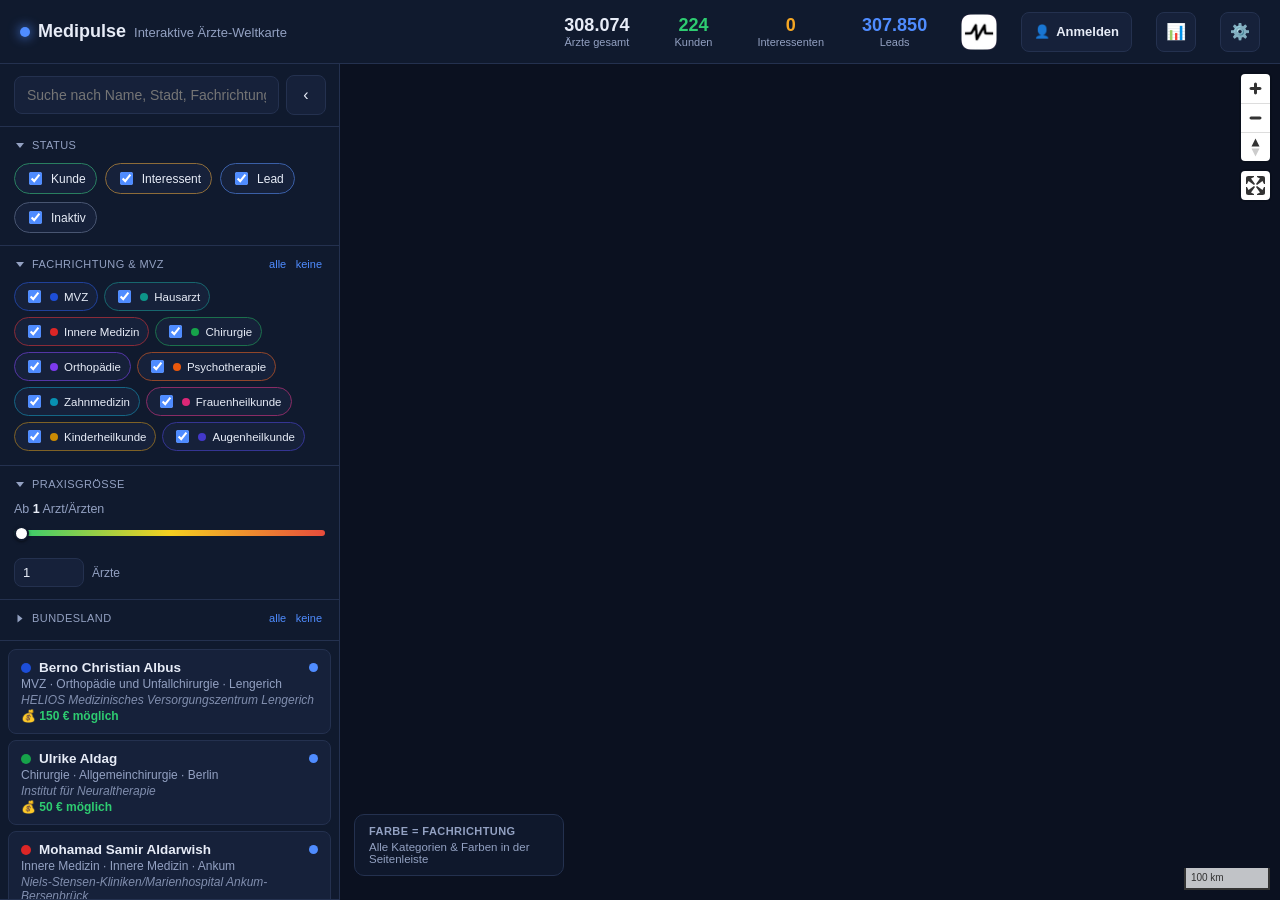
==== commit d8e7b644: "Add paste-whole-infosheet parser to the Infosheet editor The medipulse-infosheet skill always output" ====
--- a/index.html
+++ b/index.html
@@ -252,6 +252,11 @@
         <button id="infosheet-editor-close" class="icon-btn" title="Abbrechen">×</button>
       </div>
       <div class="infosheet-editor-body">
+        <label class="infosheet-field-label" for="infosheet-paste-all">Kompletten Infosheet-Text einfügen (z.B. aus dem MediPulse-Skill)</label>
+        <textarea id="infosheet-paste-all" class="note-editor-textarea infosheet-textarea infosheet-paste-textarea" placeholder="Hier den kompletten Text aus dem Skill einfügen — die Felder unten werden automatisch anhand der Überschriften (Trigger, Was die Praxis verkauft, Firmografie, Struktur, Produkt, Der Aufhänger) befüllt."></textarea>
+        <button type="button" id="infosheet-paste-apply" class="auth-switch-btn">↓ Auf die Felder unten verteilen</button>
+        <div class="infosheet-editor-divider"></div>
+
         <label class="infosheet-field-label" for="infosheet-trigger">Trigger</label>
         <textarea id="infosheet-trigger" class="note-editor-textarea infosheet-textarea" placeholder="Was macht das Thema für die Praxis gerade jetzt relevant? (z.B. gesetzliche Änderung)"></textarea>
 
--- a/css/style.css
+++ b/css/style.css
@@ -445,6 +445,9 @@
 }
 .infosheet-field-label:first-child { margin-top: 0; }
 .infosheet-textarea { min-height: 56px; }
+.infosheet-paste-textarea { min-height: 90px; border-style: dashed; }
+#infosheet-paste-apply { width: 100%; text-align: center; margin: 4px 0 0; }
+.infosheet-editor-divider { height: 1px; background: var(--border); margin: 10px 0 4px; }
 
 .infothek { margin-top: 10px; border-top: 1px solid var(--border); padding-top: 8px; }
 .infothek-toggle {
@@ -521,6 +524,58 @@
 }
 .infosheet-actions button:hover { background: var(--border); }
 .infosheet-delete-btn:hover { background: rgba(231, 76, 60, 0.15); border-color: #e74c3c; color: #e74c3c; }
+
+.infosheet-docs { margin-top: 10px; padding-top: 10px; border-top: 1px dashed var(--border); }
+.infosheet-docs-label { font-size: 10.5px; color: var(--text-dim); margin-bottom: 6px; }
+.infosheet-doc-row {
+  display: flex;
+  align-items: center;
+  justify-content: space-between;
+  gap: 6px;
+  padding: 5px 8px;
+  border-radius: 6px;
+  background: var(--panel-2);
+  margin-bottom: 5px;
+  font-size: 12px;
+}
+.infosheet-doc-name { overflow: hidden; text-overflow: ellipsis; white-space: nowrap; }
+.infosheet-doc-remove {
+  flex-shrink: 0;
+  width: 18px;
+  height: 18px;
+  border-radius: 50%;
+  border: none;
+  background: transparent;
+  color: var(--text-dim);
+  cursor: pointer;
+  font-size: 14px;
+  line-height: 1;
+}
+.infosheet-doc-remove:hover { background: rgba(231, 76, 60, 0.15); color: #e74c3c; }
+.infosheet-doc-upload-btn {
+  width: 100%;
+  padding: 6px 8px;
+  border-radius: 7px;
+  font-size: 11.5px;
+  cursor: pointer;
+  border: 1px dashed var(--border);
+  background: transparent;
+  color: var(--accent);
+}
+.infosheet-doc-upload-btn:hover { background: var(--panel-2); }
+.infosheet-doc-error { font-size: 11px; color: #e74c3c; margin-top: 5px; }
+.infosheet-reresearch-btn {
+  width: 100%;
+  margin-top: 8px;
+  padding: 6px 8px;
+  border-radius: 7px;
+  font-size: 11.5px;
+  cursor: pointer;
+  border: 1px solid var(--border);
+  background: var(--panel-2);
+  color: var(--text);
+}
+.infosheet-reresearch-btn:hover { background: var(--border); }
 
 .streak-celebration {
   position: fixed;
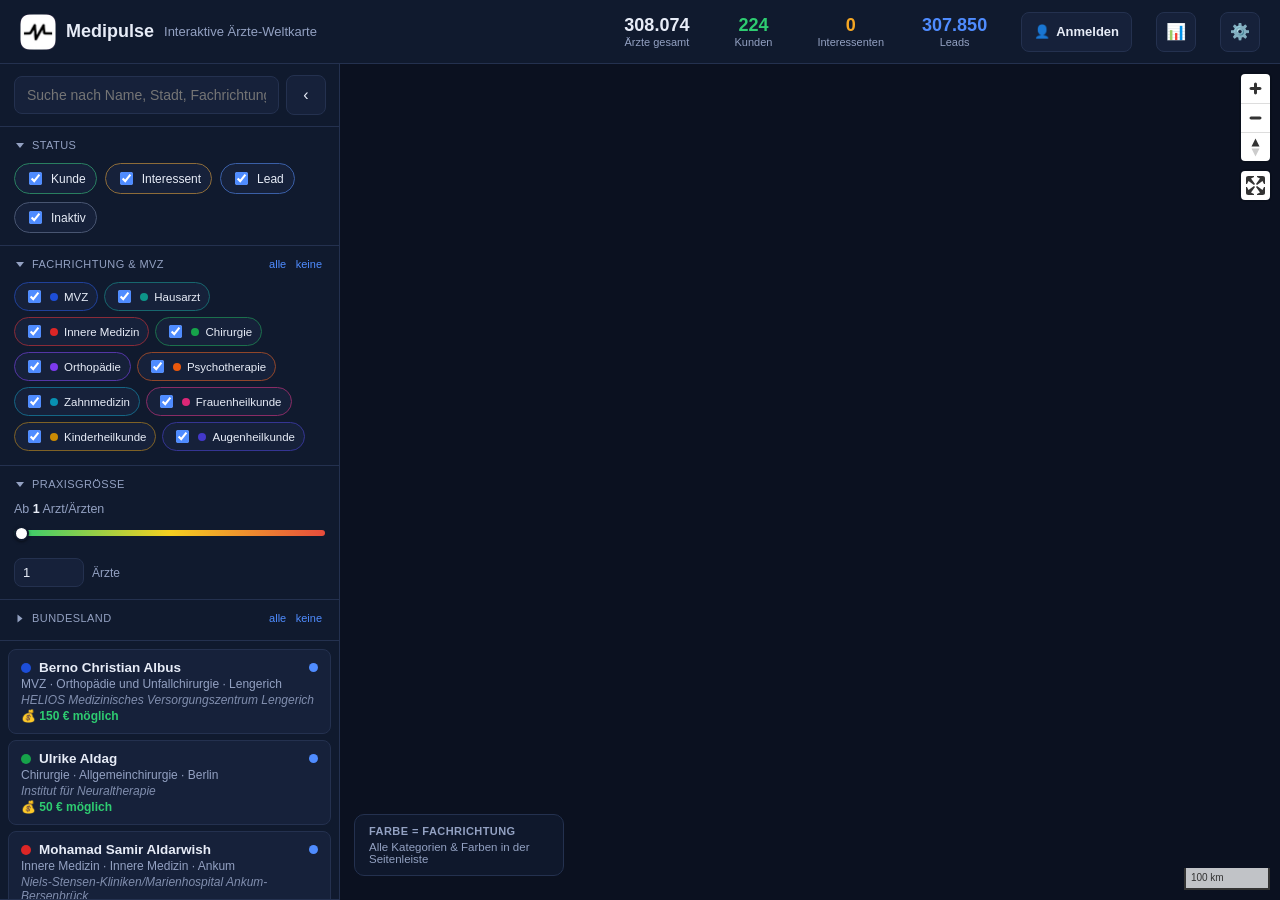
==== commit e92cfe7c: "Move logo to the topbar's far left and give stats a more professional look The MediPulse logo now si" ====
--- a/index.html
+++ b/index.html
@@ -11,7 +11,7 @@
 
   <header class="topbar">
     <div class="brand">
-      <span class="brand-dot"></span>
+      <img src="assets/medipulse-logo.png" alt="Medipulse" class="topbar-logo" id="topbar-logo" onerror="this.style.display='none'">
       <span class="brand-name">Medipulse</span>
       <span class="brand-sub">Interaktive Ärzte-Weltkarte</span>
     </div>
@@ -23,7 +23,6 @@
       <div class="stat status-lead"><span class="stat-value" id="stat-lead">0</span><span class="stat-label">Leads</span></div>
     </div>
 
-    <img src="assets/medipulse-logo.png" alt="Medipulse" class="topbar-logo" id="topbar-logo" onerror="this.style.display='none'">
     <button id="user-badge" class="icon-btn user-badge-btn" title="Anmelden"><span id="user-badge-icon">👤</span> <span id="user-badge-label">Anmelden</span></button>
     <button id="sales-stats-toggle" class="icon-btn" title="Meine Statistik">📊</button>
     <button id="settings-toggle" class="icon-btn" title="Einstellungen">⚙️</button>
@@ -254,7 +253,11 @@
       <div class="infosheet-editor-body">
         <label class="infosheet-field-label" for="infosheet-paste-all">Kompletten Infosheet-Text einfügen (z.B. aus dem MediPulse-Skill)</label>
         <textarea id="infosheet-paste-all" class="note-editor-textarea infosheet-textarea infosheet-paste-textarea" placeholder="Hier den kompletten Text aus dem Skill einfügen — die Felder unten werden automatisch anhand der Überschriften (Trigger, Was die Praxis verkauft, Firmografie, Struktur, Produkt, Der Aufhänger) befüllt."></textarea>
-        <button type="button" id="infosheet-paste-apply" class="auth-switch-btn">↓ Auf die Felder unten verteilen</button>
+        <div class="infosheet-paste-actions">
+          <button type="button" id="infosheet-paste-apply" class="auth-switch-btn">↓ Auf die Felder unten verteilen</button>
+          <button type="button" id="infosheet-paste-upload-btn" class="auth-switch-btn">📎 Stattdessen .txt-Datei hochladen</button>
+        </div>
+        <input type="file" id="infosheet-paste-file-input" accept=".txt,text/plain" hidden>
         <div class="infosheet-editor-divider"></div>
 
         <label class="infosheet-field-label" for="infosheet-trigger">Trigger</label>
--- a/css/style.css
+++ b/css/style.css
@@ -36,17 +36,9 @@
 
 .brand {
   display: flex;
-  align-items: baseline;
-  gap: 8px;
+  align-items: center;
+  gap: 10px;
   white-space: nowrap;
-}
-.brand-dot {
-  width: 10px;
-  height: 10px;
-  border-radius: 50%;
-  background: var(--accent);
-  display: inline-block;
-  box-shadow: 0 0 12px var(--accent);
 }
 .brand-name { font-weight: 700; font-size: 18px; }
 .brand-sub { color: var(--text-dim); font-size: 13px; }
@@ -283,17 +275,37 @@
   margin: 10px 0 4px;
 }
 .stat-chart-total { font-size: 26px; font-weight: 800; font-variant-numeric: tabular-nums; }
-.stat-chart-delta { font-size: 12px; font-weight: 700; }
-.stat-chart-delta.up { color: var(--c-kunde); }
-.stat-chart-delta.down { color: #e74c3c; }
+.stat-chart-delta {
+  font-size: 12px;
+  font-weight: 700;
+  padding: 2px 8px;
+  border-radius: 999px;
+  display: inline-flex;
+  align-items: center;
+}
+.stat-chart-delta:empty { padding: 0; }
+.stat-chart-delta.up { color: var(--c-kunde); background: rgba(46, 204, 113, 0.15); }
+.stat-chart-delta.down { color: #e74c3c; background: rgba(231, 76, 60, 0.15); }
 .stat-chart-sub { font-size: 11.5px; color: var(--text-dim); width: 100%; }
 
 .stat-chart-wrap { width: 100%; margin: 6px 0 4px; }
 .stat-chart-svg { width: 100%; height: 130px; display: block; overflow: visible; }
+.stat-bar-track { fill: var(--border); opacity: 0.6; }
 .stat-bar {
-  fill: var(--accent);
+  fill: url(#statBarGrad);
   transition: y 0.5s cubic-bezier(0.22, 1.3, 0.4, 1), height 0.5s cubic-bezier(0.22, 1.3, 0.4, 1);
 }
+.stat-bar-grad-top { stop-color: var(--accent); stop-opacity: 1; }
+.stat-bar-grad-bottom { stop-color: var(--accent); stop-opacity: 0.45; }
+.stat-bar-value {
+  fill: var(--text);
+  font-size: 8px;
+  font-weight: 700;
+  font-family: inherit;
+  opacity: 0;
+  transition: y 0.5s cubic-bezier(0.22, 1.3, 0.4, 1), opacity 0.3s ease;
+}
+.stat-bar-value.visible { opacity: 1; }
 .stat-bar-label { font-size: 6.5px; fill: var(--text-dim); font-family: inherit; }
 
 .stat-notes-title { font-size: 11.5px; text-transform: uppercase; letter-spacing: 0.04em; color: var(--text-dim); margin: 12px 0 6px; }
@@ -409,7 +421,11 @@
   font-size: 13px;
   animation: flame-pop 0.55s cubic-bezier(0.34, 1.56, 0.64, 1);
 }
-.ranking-value { flex-shrink: 0; font-size: 13px; font-weight: 700; font-variant-numeric: tabular-nums; min-width: 30px; text-align: right; }
+.ranking-value-col { display: flex; flex-direction: column; align-items: flex-end; gap: 2px; flex-shrink: 0; min-width: 30px; }
+.ranking-value { font-size: 13px; font-weight: 700; font-variant-numeric: tabular-nums; text-align: right; }
+.ranking-trend { font-size: 9.5px; font-weight: 700; padding: 1px 6px; border-radius: 999px; white-space: nowrap; }
+.ranking-trend.up { color: var(--c-kunde); background: rgba(46, 204, 113, 0.15); }
+.ranking-trend.down { color: #e74c3c; background: rgba(231, 76, 60, 0.15); }
 
 .note-editor-body { display: flex; flex-direction: column; gap: 10px; margin-top: 2px; }
 .note-editor-textarea {
@@ -446,7 +462,8 @@
 .infosheet-field-label:first-child { margin-top: 0; }
 .infosheet-textarea { min-height: 56px; }
 .infosheet-paste-textarea { min-height: 90px; border-style: dashed; }
-#infosheet-paste-apply { width: 100%; text-align: center; margin: 4px 0 0; }
+.infosheet-paste-actions { display: flex; gap: 10px; margin-top: 4px; }
+.infosheet-paste-actions button { flex: 1; text-align: center; }
 .infosheet-editor-divider { height: 1px; background: var(--border); margin: 10px 0 4px; }
 
 .infothek { margin-top: 10px; border-top: 1px solid var(--border); padding-top: 8px; }
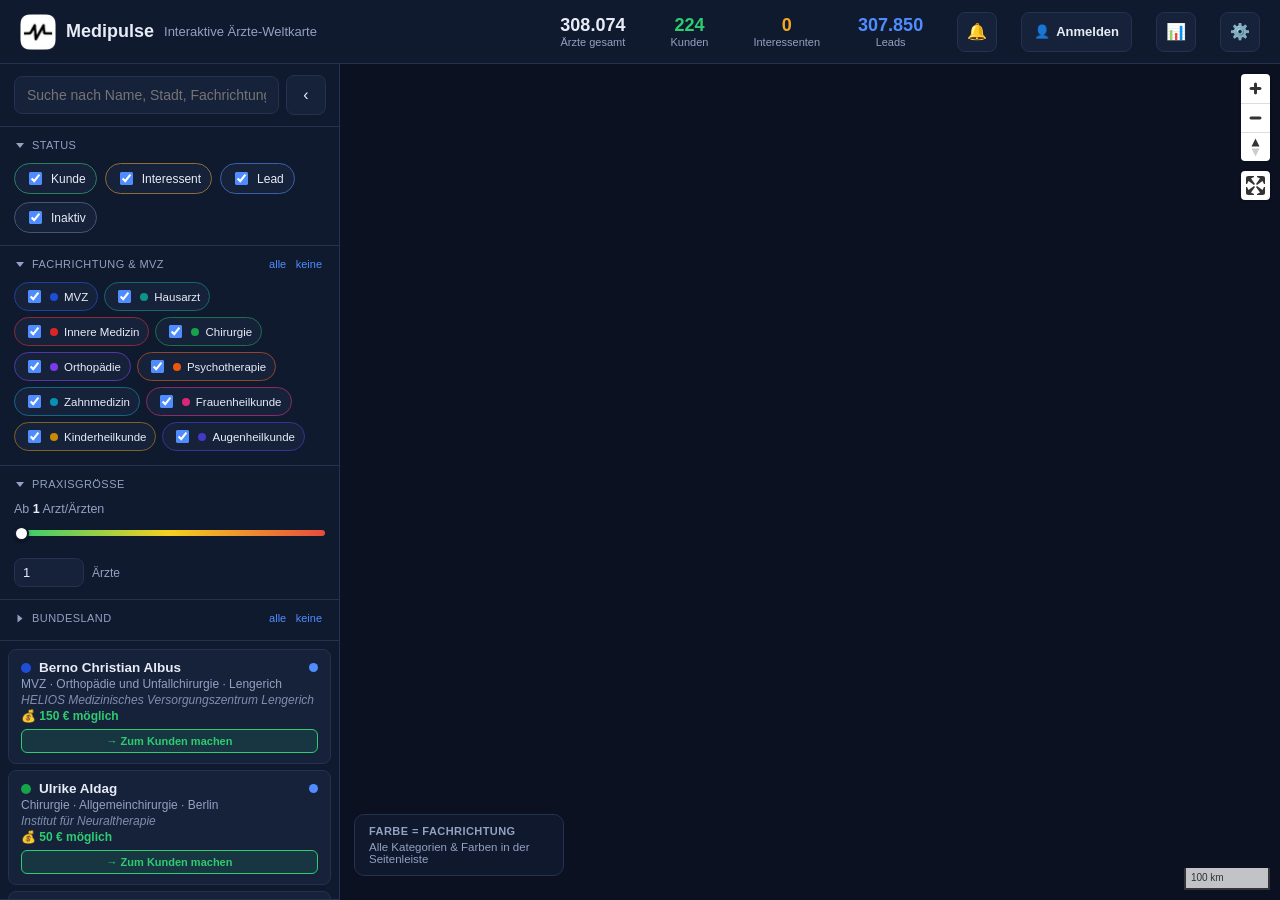
==== commit 26fcd089: "Add follow-up notification bell and quick "Kunde machen" action A bell icon next to the profile butt" ====
--- a/index.html
+++ b/index.html
@@ -23,10 +23,19 @@
       <div class="stat status-lead"><span class="stat-value" id="stat-lead">0</span><span class="stat-label">Leads</span></div>
     </div>
 
+    <button id="notif-bell" class="icon-btn notif-bell-btn" title="Follow-ups">🔔<span class="notif-dot" id="notif-dot" hidden></span></button>
     <button id="user-badge" class="icon-btn user-badge-btn" title="Anmelden"><span id="user-badge-icon">👤</span> <span id="user-badge-label">Anmelden</span></button>
     <button id="sales-stats-toggle" class="icon-btn" title="Meine Statistik">📊</button>
     <button id="settings-toggle" class="icon-btn" title="Einstellungen">⚙️</button>
   </header>
+
+  <div class="settings-panel notif-panel" id="notif-panel" hidden>
+    <div class="settings-panel-header">
+      <span>Follow-ups</span>
+      <button id="notif-close" class="icon-btn" title="Schließen">×</button>
+    </div>
+    <div id="notif-list"></div>
+  </div>
 
   <div class="auth-panel" id="auth-panel" hidden>
     <div class="settings-panel-header">
@@ -252,7 +261,7 @@
       </div>
       <div class="infosheet-editor-body">
         <label class="infosheet-field-label" for="infosheet-paste-all">Kompletten Infosheet-Text einfügen (z.B. aus dem MediPulse-Skill)</label>
-        <textarea id="infosheet-paste-all" class="note-editor-textarea infosheet-textarea infosheet-paste-textarea" placeholder="Hier den kompletten Text aus dem Skill einfügen — die Felder unten werden automatisch anhand der Überschriften (Trigger, Was die Praxis verkauft, Firmografie, Struktur, Produkt, Der Aufhänger) befüllt."></textarea>
+        <textarea id="infosheet-paste-all" class="note-editor-textarea infosheet-textarea infosheet-paste-textarea" placeholder="Hier den kompletten Text aus dem Skill einfügen — die Felder unten werden automatisch anhand der Überschriften (Trigger, Was die Praxis verkauft, Firmografie, Struktur, Produkt, Größte Painpoints) befüllt."></textarea>
         <div class="infosheet-paste-actions">
           <button type="button" id="infosheet-paste-apply" class="auth-switch-btn">↓ Auf die Felder unten verteilen</button>
           <button type="button" id="infosheet-paste-upload-btn" class="auth-switch-btn">📎 Stattdessen .txt-Datei hochladen</button>
@@ -275,10 +284,9 @@
         <label class="infosheet-field-label" for="infosheet-produkt">Produkt</label>
         <textarea id="infosheet-produkt" class="note-editor-textarea infosheet-textarea" placeholder="Leistungen, Statistiken, Besonderheiten…"></textarea>
 
-        <label class="infosheet-field-label">Der Aufhänger — bis zu 3 Thesen</label>
-        <input type="text" id="infosheet-these-1" class="auth-input" placeholder="These 1" maxlength="200" />
-        <input type="text" id="infosheet-these-2" class="auth-input" placeholder="These 2" maxlength="200" />
-        <input type="text" id="infosheet-these-3" class="auth-input" placeholder="These 3" maxlength="200" />
+        <label class="infosheet-field-label">Größte Painpoints — bis zu 2</label>
+        <input type="text" id="infosheet-these-1" class="auth-input" placeholder="Painpoint 1" maxlength="200" />
+        <input type="text" id="infosheet-these-2" class="auth-input" placeholder="Painpoint 2" maxlength="200" />
 
         <button type="button" id="infosheet-editor-save" class="auth-submit-btn">Speichern</button>
       </div>
--- a/css/style.css
+++ b/css/style.css
@@ -105,6 +105,59 @@
   font-weight: 600;
   white-space: nowrap;
 }
+
+.notif-bell-btn { position: relative; }
+.notif-dot {
+  position: absolute;
+  top: 6px;
+  right: 6px;
+  width: 9px;
+  height: 9px;
+  border-radius: 50%;
+  background: #e74c3c;
+  box-shadow: 0 0 0 2px var(--panel);
+}
+
+.notif-panel { width: 300px; max-height: 60vh; overflow-y: auto; }
+.notif-row {
+  display: flex;
+  align-items: center;
+  justify-content: space-between;
+  gap: 8px;
+  padding: 8px 0;
+  border-bottom: 1px solid var(--border);
+}
+.notif-row:last-child { border-bottom: none; }
+.notif-info { min-width: 0; }
+.notif-name { font-size: 12.5px; font-weight: 700; overflow: hidden; text-overflow: ellipsis; white-space: nowrap; }
+.notif-sub { font-size: 10.5px; color: var(--text-dim); margin-top: 2px; }
+.notif-actions { display: flex; align-items: center; gap: 6px; flex-shrink: 0; }
+.notif-followup-btn {
+  padding: 5px 8px;
+  border-radius: 6px;
+  font-size: 11px;
+  font-weight: 600;
+  cursor: pointer;
+  border: 1px solid var(--accent);
+  background: rgba(79, 140, 255, 0.12);
+  color: var(--accent);
+  text-decoration: none;
+  white-space: nowrap;
+}
+.notif-followup-btn:hover { background: rgba(79, 140, 255, 0.22); }
+.notif-delete-btn {
+  flex-shrink: 0;
+  width: 20px;
+  height: 20px;
+  border-radius: 50%;
+  border: none;
+  background: transparent;
+  color: var(--text-dim);
+  cursor: pointer;
+  font-size: 15px;
+  line-height: 1;
+}
+.notif-delete-btn:hover { background: rgba(231, 76, 60, 0.15); color: #e74c3c; }
 
 .auth-panel {
   position: fixed;
@@ -1106,6 +1159,36 @@
 .connections-row { color: #ffb347; font-weight: 600; }
 
 .doctor-earnings { color: var(--c-kunde); font-weight: 600; }
+.doctor-make-kunde-btn {
+  display: block;
+  width: 100%;
+  margin-top: 6px;
+  padding: 5px 8px;
+  border-radius: 6px;
+  font-size: 11px;
+  font-weight: 600;
+  cursor: pointer;
+  border: 1px solid var(--c-kunde);
+  background: rgba(46, 204, 113, 0.12);
+  color: var(--c-kunde);
+}
+.doctor-make-kunde-btn:hover { background: rgba(46, 204, 113, 0.22); }
+
+.popup-make-kunde-btn {
+  display: block;
+  width: 100%;
+  margin: 4px 0 10px;
+  padding: 6px 8px;
+  border-radius: 6px;
+  font-size: 12px;
+  font-weight: 600;
+  cursor: pointer;
+  border: 1px solid var(--c-kunde);
+  background: rgba(46, 204, 113, 0.12);
+  color: var(--c-kunde);
+  font-family: inherit;
+}
+.popup-make-kunde-btn:hover { background: rgba(46, 204, 113, 0.22); }
 
 .popup-actions { display: flex; gap: 8px; margin-top: 10px; }
 .popup-actions a, .popup-actions button {
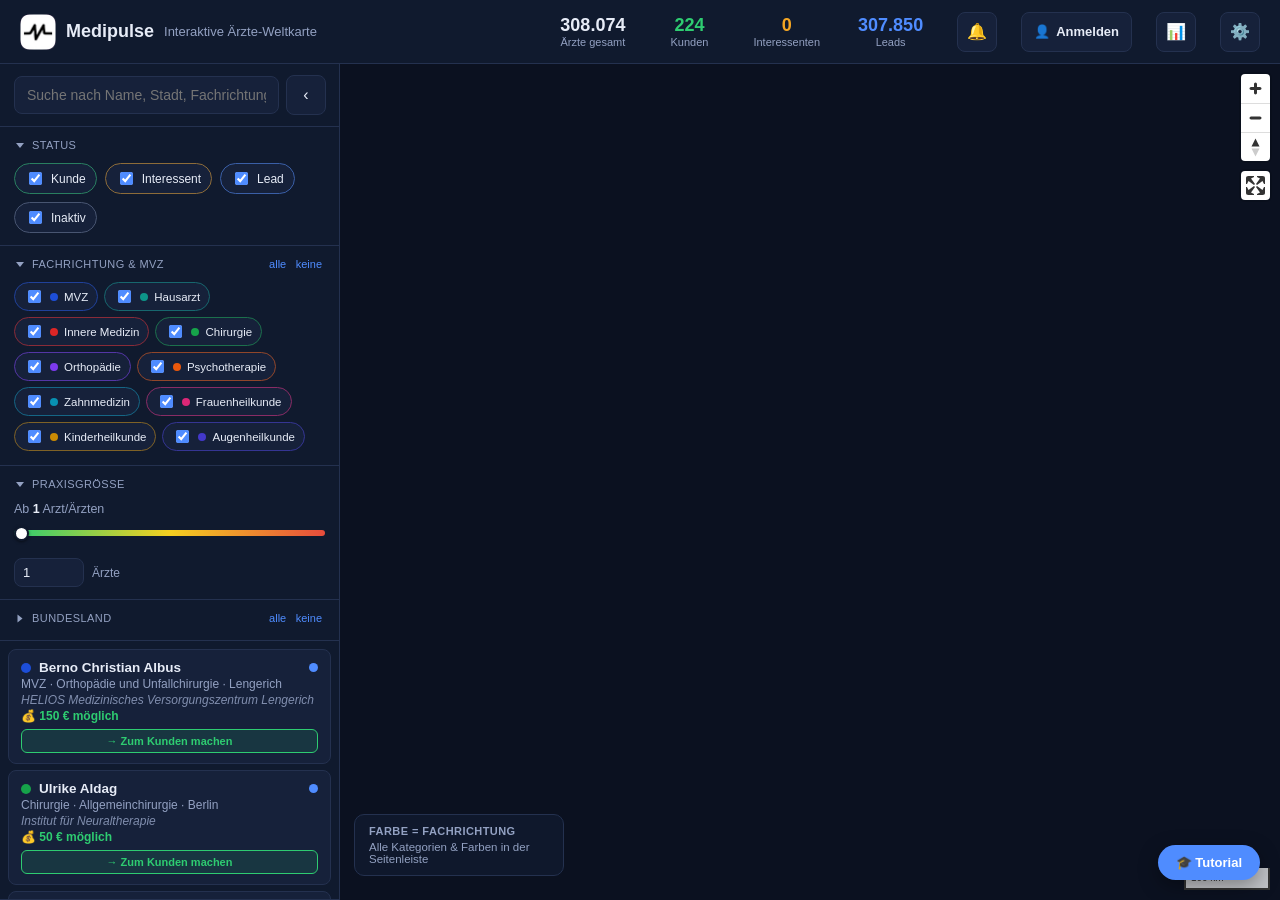
==== commit e8e17bc6: "Add a guided tour that walks through every app feature Adds a "Tutorial" button (bottom right) that " ====
--- a/index.html
+++ b/index.html
@@ -51,6 +51,7 @@
       </div>
       <div class="auth-current-name">Angemeldet als <strong id="auth-current-name-label"></strong></div>
       <button type="button" id="auth-logout" class="auth-submit-btn">Abmelden</button>
+      <button type="button" id="auth-delete-account" class="auth-switch-btn auth-danger-btn">Konto löschen</button>
     </div>
 
     <div id="auth-form-wrap">
@@ -145,7 +146,7 @@
         <input type="text" id="search" placeholder="Suche nach Name, Stadt, Fachrichtung…" />
       </div>
 
-      <div class="sidebar-section filters">
+      <div class="sidebar-section filters" id="status-filter-group">
         <div class="filter-group-label">
           <button type="button" class="chevron-btn" data-target="status-body" aria-expanded="true"><span class="chevron"></span></button>
           <span class="filter-group-title">Status</span>
@@ -293,6 +294,21 @@
     </div>
   </div>
 
+  <button type="button" id="tour-fab" class="tour-fab-btn">🎓 Tutorial</button>
+  <div class="tour-overlay" id="tour-overlay" hidden>
+    <div class="tour-highlight" id="tour-highlight" hidden></div>
+    <div class="tour-tooltip" id="tour-tooltip">
+      <button type="button" class="tour-skip-btn" id="tour-skip-btn" title="Tour beenden">×</button>
+      <div class="tour-step-label" id="tour-step-label"></div>
+      <div class="tour-title" id="tour-title"></div>
+      <div class="tour-text" id="tour-text"></div>
+      <div class="tour-actions">
+        <button type="button" class="tour-btn tour-btn-ghost" id="tour-back-btn">Zurück</button>
+        <button type="button" class="tour-btn tour-btn-primary" id="tour-next-btn">Weiter</button>
+      </div>
+    </div>
+  </div>
+
   <script src="vendor/maplibre-gl/maplibre-gl.js"></script>
   <script src="vendor/jspdf/jspdf.umd.min.js"></script>
   <script src="js/data.js"></script>
--- a/css/style.css
+++ b/css/style.css
@@ -205,6 +205,7 @@
   padding: 2px 0;
 }
 .auth-switch-btn:hover { text-decoration: underline; }
+.auth-danger-btn { color: #e74c3c; margin-top: 6px; }
 .auth-error {
   background: rgba(231, 76, 60, 0.15);
   border: 1px solid #e74c3c;
@@ -1132,6 +1133,19 @@
 .popup-collapse-btn:hover { background: var(--border); color: var(--text); }
 .popup-sub { color: var(--text-dim); font-size: 12px; margin-bottom: 8px; }
 .popup-row { font-size: 12.5px; margin: 3px 0; }
+.popup-email-row { display: flex; align-items: center; gap: 6px; justify-content: space-between; }
+.popup-email-missing { color: var(--text-dim); font-style: italic; }
+.popup-email-edit-btn {
+  background: none;
+  border: none;
+  cursor: pointer;
+  font-size: 12px;
+  padding: 1px 3px;
+  line-height: 1;
+  opacity: 0.65;
+  flex-shrink: 0;
+}
+.popup-email-edit-btn:hover { opacity: 1; }
 
 .size-row { margin: 8px 0; }
 .size-label { font-size: 11.5px; color: var(--text-dim); margin-bottom: 6px; }
@@ -1190,6 +1204,37 @@
 }
 .popup-make-kunde-btn:hover { background: rgba(46, 204, 113, 0.22); }
 
+.doctor-unmake-kunde-btn {
+  display: block;
+  width: 100%;
+  margin-top: 6px;
+  padding: 5px 8px;
+  border-radius: 6px;
+  font-size: 11px;
+  font-weight: 600;
+  cursor: pointer;
+  border: 1px solid var(--border);
+  background: var(--panel-2);
+  color: var(--text-dim);
+}
+.doctor-unmake-kunde-btn:hover { background: var(--border); color: var(--text); }
+
+.popup-unmake-kunde-btn {
+  display: block;
+  width: 100%;
+  margin: 4px 0 10px;
+  padding: 6px 8px;
+  border-radius: 6px;
+  font-size: 12px;
+  font-weight: 600;
+  cursor: pointer;
+  border: 1px solid var(--border);
+  background: var(--panel-2);
+  color: var(--text-dim);
+  font-family: inherit;
+}
+.popup-unmake-kunde-btn:hover { background: var(--border); color: var(--text); }
+
 .popup-actions { display: flex; gap: 8px; margin-top: 10px; }
 .popup-actions a, .popup-actions button {
   flex: 1;
@@ -1210,3 +1255,83 @@
   .sidebar { position: absolute; z-index: 10; height: 100%; }
   .stats { display: none; }
 }
+
+/* --- Geführte Tour / Tutorial --- */
+.tour-fab-btn {
+  position: fixed;
+  right: 20px;
+  bottom: 20px;
+  z-index: 500;
+  background: var(--accent);
+  color: #fff;
+  border: none;
+  border-radius: 999px;
+  padding: 10px 18px;
+  font-size: 13px;
+  font-weight: 600;
+  cursor: pointer;
+  box-shadow: 0 6px 20px rgba(0, 0, 0, 0.35);
+}
+.tour-fab-btn:hover { filter: brightness(1.08); }
+.tour-overlay { position: fixed; inset: 0; z-index: 20000; pointer-events: auto; }
+.tour-highlight {
+  position: fixed;
+  border-radius: 10px;
+  box-shadow: 0 0 0 9999px rgba(4, 8, 18, 0.68);
+  border: 2px solid var(--accent);
+  transition: top 0.25s ease, left 0.25s ease, width 0.25s ease, height 0.25s ease;
+  pointer-events: none;
+}
+.tour-tooltip {
+  position: fixed;
+  z-index: 20002;
+  width: 320px;
+  max-width: calc(100vw - 32px);
+  background: var(--panel);
+  border: 1px solid var(--border);
+  border-radius: 12px;
+  padding: 16px 18px;
+  box-shadow: 0 16px 44px rgba(0, 0, 0, 0.45);
+  pointer-events: auto;
+  visibility: hidden;
+}
+.tour-skip-btn {
+  position: absolute;
+  top: 8px;
+  right: 10px;
+  background: none;
+  border: none;
+  color: var(--text-dim);
+  font-size: 16px;
+  cursor: pointer;
+  line-height: 1;
+  padding: 4px;
+}
+.tour-skip-btn:hover { color: var(--text); }
+.tour-step-label {
+  font-family: "Segoe UI", Roboto, sans-serif;
+  font-size: 11px;
+  text-transform: uppercase;
+  letter-spacing: 0.05em;
+  color: var(--accent);
+  font-weight: 700;
+  margin-bottom: 6px;
+}
+.tour-title { font-weight: 700; font-size: 15px; margin: 0 0 8px; padding-right: 16px; }
+.tour-text { font-size: 13px; line-height: 1.55; color: var(--text); margin-bottom: 16px; white-space: pre-line; }
+.tour-actions { display: flex; justify-content: space-between; align-items: center; gap: 10px; }
+.tour-btn {
+  border-radius: 8px;
+  padding: 8px 14px;
+  font-size: 13px;
+  font-weight: 600;
+  cursor: pointer;
+  border: 1px solid var(--border);
+  background: var(--panel-2);
+  color: var(--text);
+}
+.tour-btn:hover { background: var(--border); }
+.tour-btn-primary { background: var(--accent); border-color: var(--accent); color: #fff; margin-left: auto; }
+.tour-btn-primary:hover { filter: brightness(1.08); background: var(--accent); }
+.tour-btn-ghost:disabled { opacity: 0.35; cursor: default; }
+.tour-btn-ghost:disabled:hover { background: var(--panel-2); }
